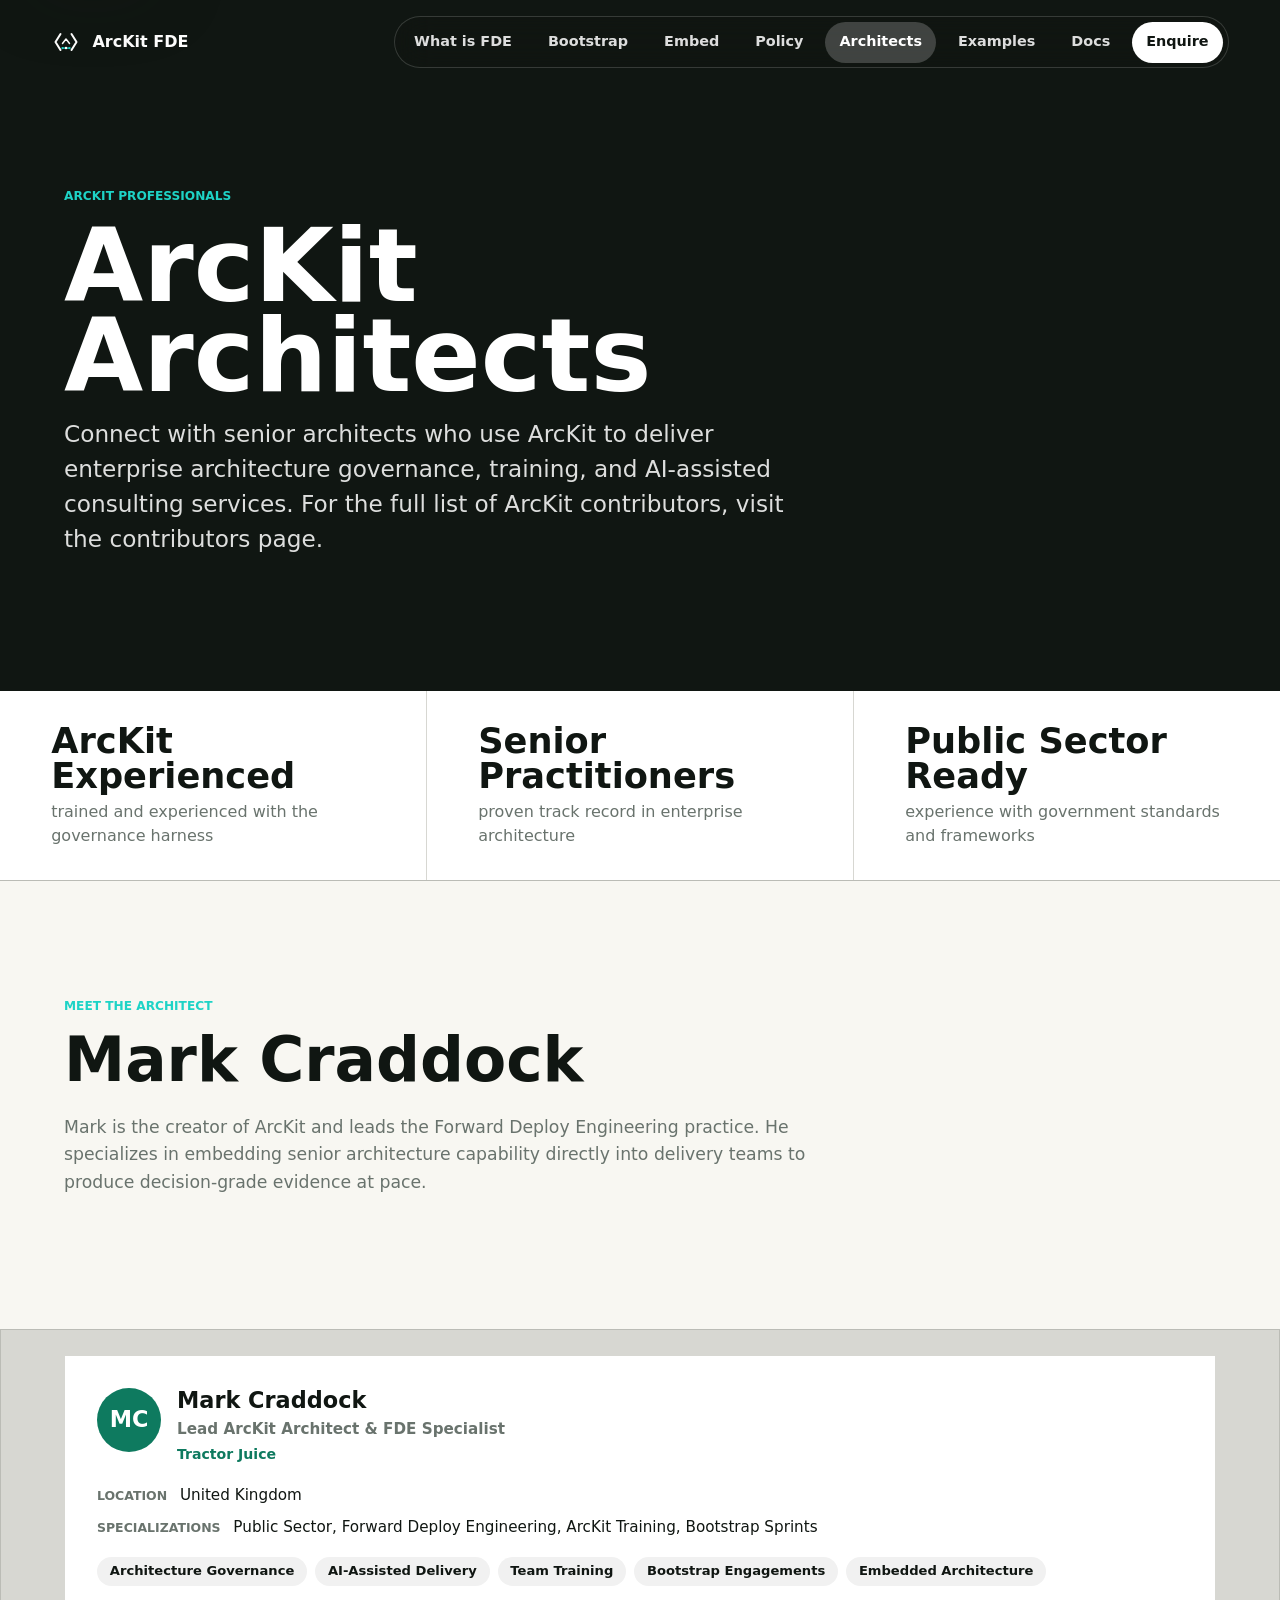
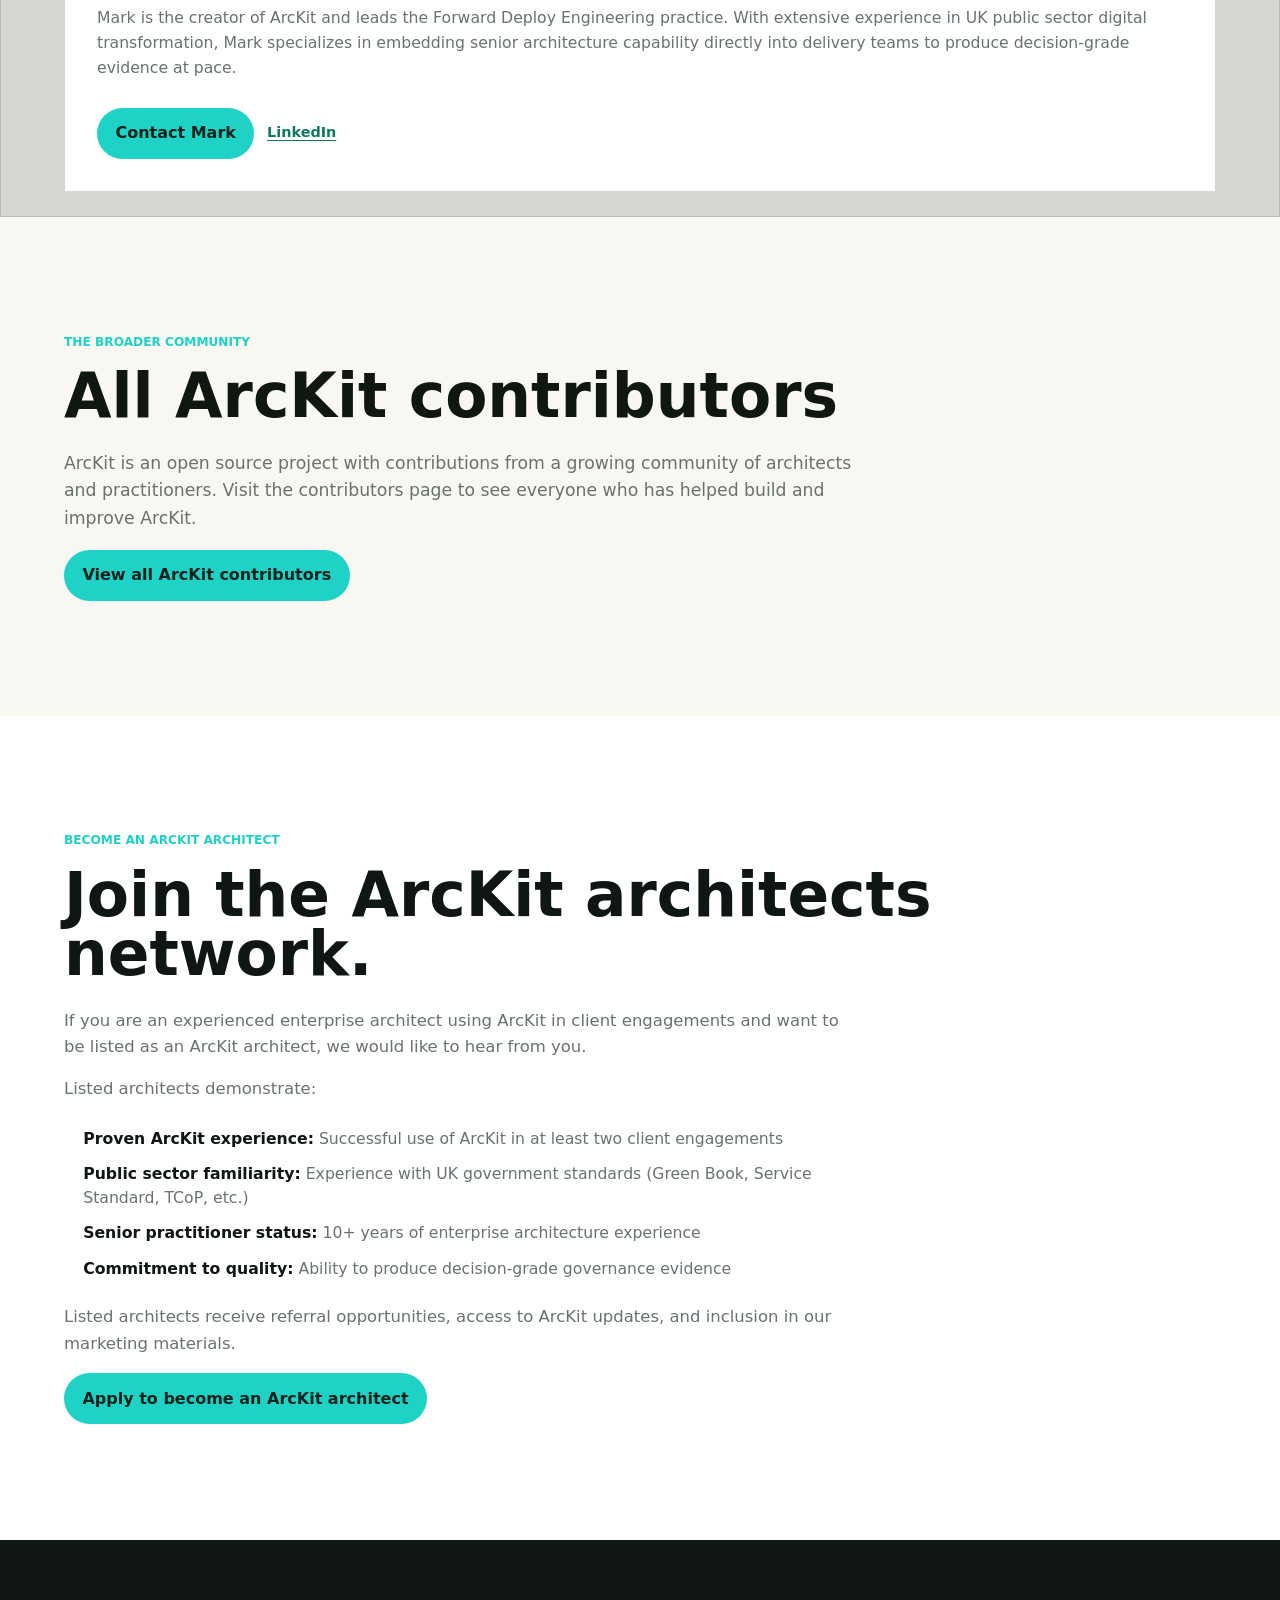
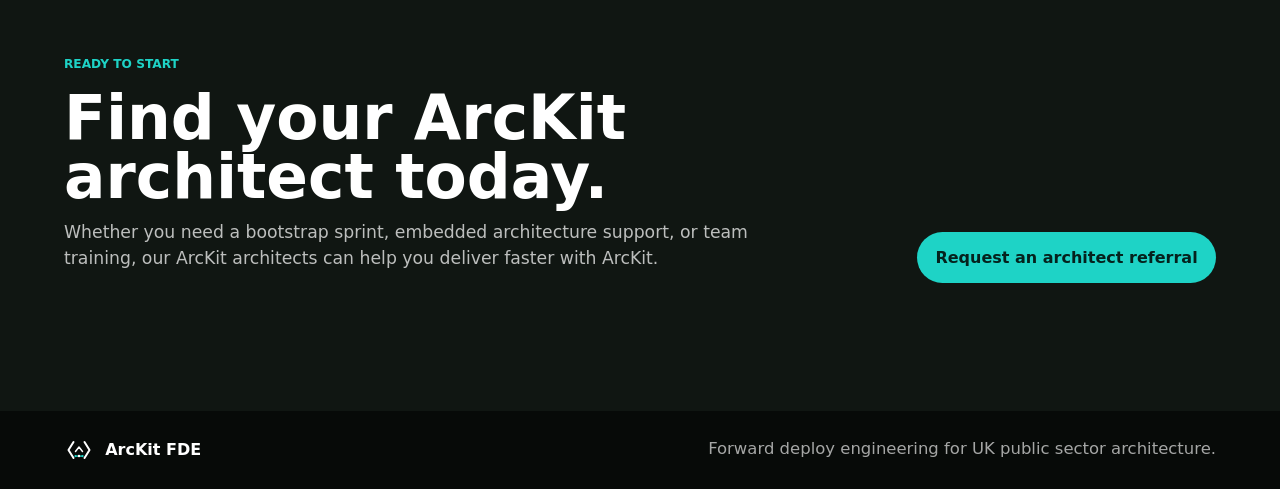
==== architects.html @ 98dd389f "refactor: remove example architects, add contributors panel - Remove Jane Smith, Robert Chen, and Sa" ====
<!doctype html>
<html lang="en">
  <head>
    <meta charset="utf-8">
    <meta name="viewport" content="width=device-width, initial-scale=1">
    <title>ArcKit Architects | Find ArcKit Consultants</title>
    <meta
      name="description"
      content="Find ArcKit architects and consultants who provide training, architecture governance, and AI-assisted delivery services using ArcKit."
    >
    <meta name="theme-color" content="#101612">
    <link rel="canonical" href="https://tractorjuice.github.io/arckit-fde/architects.html">
    <meta property="og:title" content="ArcKit Architects | ArcKit Consultants">
    <meta
      property="og:description"
      content="Find and connect with ArcKit architects providing training, consulting, and architecture governance services."
    >
    <meta property="og:type" content="website">
    <meta property="og:url" content="https://tractorjuice.github.io/arckit-fde/architects.html">
    <meta property="og:image" content="https://tractorjuice.github.io/arckit-fde/assets/hero-governance-pack.png">
    <meta name="twitter:card" content="summary_large_image">
    <link rel="icon" href="assets/arckit-mark.svg" type="image/svg+xml">
    <link rel="stylesheet" href="styles.css">
    <script type="application/ld+json">
      {
        "@context": "https://schema.org",
        "@type": "Person",
        "name": "Mark Craddock",
        "description": "Lead ArcKit architect and FDE specialist for UK public sector",
        "url": "https://tractorjuice.github.io/arckit-fde/",
        "sameAs": ["https://www.linkedin.com/in/markcraddock/"]
      }
    </script>
  </head>
  <body class="subpage">
    <a class="skip-link" href="#main">Skip to content</a>

    <header class="site-header" aria-label="Primary navigation">
      <a class="brand" href="index.html" aria-label="ArcKit FDE home">
        <img src="assets/arckit-mark.svg" width="44" height="20" alt="">
        <span>ArcKit FDE</span>
      </a>
      <button class="nav-toggle" type="button" aria-expanded="false" aria-controls="primary-nav" aria-label="Open menu" onclick="var n=document.getElementById('primary-nav');var o=n.classList.toggle('nav--open');this.setAttribute('aria-expanded',o);this.setAttribute('aria-label',o?'Close menu':'Open menu')">
        <span class="nav-toggle__bar" aria-hidden="true"></span>
        <span class="nav-toggle__bar" aria-hidden="true"></span>
        <span class="nav-toggle__bar" aria-hidden="true"></span>
      </button>
      <nav id="primary-nav" onclick="if(event.target.tagName==='A'){this.classList.remove('nav--open');var b=document.querySelector('.nav-toggle');if(b){b.setAttribute('aria-expanded','false');b.setAttribute('aria-label','Open menu')}}">
        <a href="index.html#what">What is FDE</a>
        <a href="index.html#offer">Bootstrap</a>
        <a href="index.html#embed">Embed</a>
        <a href="index.html#policy">Policy</a>
        <a href="#top" class="active">Architects</a>
        <a href="index.html#examples">Examples</a>
        <a href="index.html#docs">Docs</a>
        <a class="nav-cta" href="mailto:mark@firstliot.uk?subject=ArcKit%20FDE%20enquiry">Enquire</a>
      </nav>
    </header>

    <main id="main">
      <section class="architects-hero" id="top" aria-labelledby="hero-title">
        <div class="architects-hero-content">
          <p class="eyebrow">ArcKit Professionals</p>
          <h1 id="hero-title">ArcKit Architects</h1>
          <p class="hero-copy">
            Connect with senior architects who use ArcKit to deliver enterprise architecture governance, training, and AI-assisted consulting services. For the full list of ArcKit contributors, visit the contributors page.
          </p>
        </div>
      </section>

      <section class="signal-band" aria-label="Architect capabilities">
        <div>
          <strong>ArcKit Experienced</strong>
          <span>trained and experienced with the governance harness</span>
        </div>
        <div>
          <strong>Senior Practitioners</strong>
          <span>proven track record in enterprise architecture</span>
        </div>
        <div>
          <strong>Public Sector Ready</strong>
          <span>experience with government standards and frameworks</span>
        </div>
      </section>

      <section class="architects-section" aria-labelledby="architects-title">
        <div>
          <div class="section-kicker">Meet the architect</div>
          <h2 id="architects-title">Mark Craddock</h2>
        </div>
        <p class="architects-intro">
          Mark is the creator of ArcKit and leads the Forward Deploy Engineering practice. He specializes in embedding senior architecture capability directly into delivery teams to produce decision-grade evidence at pace.
        </p>
      </section>

      <section class="architects-grid">
        <article class="architect-card">
          <div class="architect-header">
            <div class="architect-avatar" aria-hidden="true">MC</div>
            <div class="architect-identity">
              <h3>Mark Craddock</h3>
              <p class="architect-title">Lead ArcKit Architect &amp; FDE Specialist</p>
              <p class="architect-company">Tractor Juice</p>
            </div>
          </div>
          <div class="architect-details">
            <p class="architect-location">
              <span class="architect-label">Location</span>
              United Kingdom
            </p>
            <p class="architect-specializations">
              <span class="architect-label">Specializations</span>
              Public Sector, Forward Deploy Engineering, ArcKit Training, Bootstrap Sprints
            </p>
            <ul class="architect-services">
              <li>Architecture Governance</li>
              <li>AI-Assisted Delivery</li>
              <li>Team Training</li>
              <li>Bootstrap Engagements</li>
              <li>Embedded Architecture</li>
            </ul>
          </div>
          <div class="architect-bio">
            <p>
              Mark is the creator of ArcKit and leads the Forward Deploy Engineering practice. With extensive experience in UK public sector digital transformation, Mark specializes in embedding senior architecture capability directly into delivery teams to produce decision-grade evidence at pace.
            </p>
          </div>
          <div class="architect-actions">
            <a class="button primary" href="mailto:mark@firstliot.uk?subject=ArcKit%20Architecture%20Enquiry">Contact Mark</a>
            <a href="https://www.linkedin.com/in/markcraddock/" rel="noopener" class="architect-link">LinkedIn</a>
          </div>
        </article>
      </section>

      <section class="contributors-section" aria-labelledby="contributors-title">
        <div>
          <div class="section-kicker">The broader community</div>
          <h2 id="contributors-title">All ArcKit contributors</h2>
        </div>
        <p class="contributors-intro">
          ArcKit is an open source project with contributions from a growing community of architects and practitioners. Visit the contributors page to see everyone who has helped build and improve ArcKit.
        </p>
        <a class="button primary" href="https://arckit.org/contributors.html" rel="noopener">View all ArcKit contributors</a>
      </section>

      <section class="architects-section join-section" aria-labelledby="join-title">
        <div>
          <div class="section-kicker">Become an ArcKit Architect</div>
          <h2 id="join-title">Join the ArcKit architects network.</h2>
        </div>
        <div class="join-content">
          <p>
            If you are an experienced enterprise architect using ArcKit in client engagements and want to be listed as an ArcKit architect, we would like to hear from you.
          </p>
          <p>
            Listed architects demonstrate:
          </p>
          <ul class="join-requirements">
            <li><strong>Proven ArcKit experience:</strong> Successful use of ArcKit in at least two client engagements</li>
            <li><strong>Public sector familiarity:</strong> Experience with UK government standards (Green Book, Service Standard, TCoP, etc.)</li>
            <li><strong>Senior practitioner status:</strong> 10+ years of enterprise architecture experience</li>
            <li><strong>Commitment to quality:</strong> Ability to produce decision-grade governance evidence</li>
          </ul>
          <p>
            Listed architects receive referral opportunities, access to ArcKit updates, and inclusion in our marketing materials.
          </p>
          <a class="button primary" href="mailto:mark@firstliot.uk?subject=ArcKit%20Architect%20Enquiry">Apply to become an ArcKit architect</a>
        </div>
      </section>

      <section class="cta-section" aria-labelledby="cta-title">
        <div>
          <p class="eyebrow">Ready to start</p>
          <h2 id="cta-title">Find your ArcKit architect today.</h2>
        </div>
        <p class="cta-copy">
          Whether you need a bootstrap sprint, embedded architecture support, or team training, our ArcKit architects can help you deliver faster with ArcKit.
        </p>
        <a class="button primary" href="mailto:mark@firstliot.uk?subject=ArcKit%20Architect%20Referral">Request an architect referral</a>
      </section>
    </main>

    <footer>
      <div class="footer-brand">
        <img src="assets/arckit-mark.svg" width="30" height="30" alt="">
        <span>ArcKit FDE</span>
      </div>
      <p>Forward deploy engineering for UK public sector architecture.</p>
    </footer>
  </body>
</html>
---- styles.css ----
:root {
  --ink: #101612;
  --ink-soft: #26332d;
  --paper: #f8f7f2;
  --white: #ffffff;
  --muted: #69736d;
  --line: rgba(16, 22, 18, 0.14);
  --green: #0e7a5f;
  --green-bright: #1ed3c6;
  --red: #c7493a;
  --amber: #d7922a;
  --violet: #6b5bd6;
  --shadow: 0 24px 70px rgba(16, 22, 18, 0.16);
  color-scheme: light;
}

* {
  box-sizing: border-box;
}

html {
  scroll-behavior: smooth;
}

body {
  margin: 0;
  background: var(--paper);
  color: var(--ink);
  font-family: Inter, ui-sans-serif, system-ui, -apple-system, BlinkMacSystemFont, "Segoe UI", sans-serif;
  line-height: 1.5;
}

body::selection {
  background: rgba(30, 211, 198, 0.32);
}

a {
  color: inherit;
  text-decoration: none;
}

img {
  display: block;
  max-width: 100%;
}

.skip-link {
  position: fixed;
  top: 1rem;
  left: 1rem;
  z-index: 20;
  transform: translateY(-180%);
  border-radius: 999px;
  background: var(--white);
  color: var(--ink);
  padding: 0.75rem 1rem;
  box-shadow: var(--shadow);
  transition: transform 0.2s ease;
}

.skip-link:focus {
  transform: translateY(0);
}

.site-header {
  position: fixed;
  top: 0;
  left: 0;
  right: 0;
  z-index: 10;
  display: flex;
  align-items: center;
  justify-content: space-between;
  gap: 1rem;
  padding: 1rem clamp(1rem, 4vw, 3.5rem);
  color: var(--white);
}

.site-header::before {
  content: "";
  position: absolute;
  inset: 0;
  z-index: -1;
  background: linear-gradient(180deg, rgba(16, 22, 18, 0.74), rgba(16, 22, 18, 0));
  pointer-events: none;
}

.subpage .site-header {
  position: sticky;
  background: var(--ink);
}

.subpage .site-header::before {
  display: none;
}

.brand,
.footer-brand {
  display: inline-flex;
  align-items: center;
  gap: 0.7rem;
  font-weight: 760;
}

.brand img,
.footer-brand img {
  width: 30px;
  height: auto;
}

nav {
  display: flex;
  align-items: center;
  gap: 0.45rem;
  border: 1px solid rgba(255, 255, 255, 0.16);
  border-radius: 999px;
  background: rgba(16, 22, 18, 0.44);
  padding: 0.3rem;
  backdrop-filter: blur(18px);
}

nav a {
  border-radius: 999px;
  padding: 0.6rem 0.9rem;
  color: rgba(255, 255, 255, 0.86);
  font-size: 0.9rem;
  font-weight: 680;
}

nav a:hover,
nav a:focus-visible {
  background: rgba(255, 255, 255, 0.13);
  color: var(--white);
}

.nav-cta {
  background: var(--white);
  color: var(--ink);
}

.nav-toggle {
  display: none;
  width: 2.75rem;
  height: 2.75rem;
  flex-direction: column;
  align-items: center;
  justify-content: center;
  gap: 0.32rem;
  border: 1px solid rgba(255, 255, 255, 0.22);
  border-radius: 999px;
  background: rgba(16, 22, 18, 0.5);
  padding: 0;
  color: var(--white);
  cursor: pointer;
  backdrop-filter: blur(18px);
}

.nav-toggle:focus-visible {
  outline: 2px solid var(--green-bright);
  outline-offset: 2px;
}

.nav-toggle__bar {
  width: 1.1rem;
  height: 2px;
  border-radius: 2px;
  background: currentColor;
  transition: transform 0.2s ease, opacity 0.2s ease;
}

.nav-toggle[aria-expanded="true"] .nav-toggle__bar:nth-child(1) {
  transform: translateY(0.41rem) rotate(45deg);
}

.nav-toggle[aria-expanded="true"] .nav-toggle__bar:nth-child(2) {
  opacity: 0;
}

.nav-toggle[aria-expanded="true"] .nav-toggle__bar:nth-child(3) {
  transform: translateY(-0.41rem) rotate(-45deg);
}

.subpage .nav-toggle {
  background: rgba(255, 255, 255, 0.08);
}

.hero {
  position: relative;
  display: grid;
  min-height: 88svh;
  overflow: hidden;
  padding: 8rem clamp(1rem, 5vw, 4rem) 4rem;
  color: var(--white);
}

.hero-media,
.hero-shade {
  position: absolute;
  inset: 0;
  width: 100%;
  height: 100%;
}

.hero-media {
  object-fit: cover;
  object-position: center;
}

.hero-shade {
  background:
    linear-gradient(90deg, rgba(16, 22, 18, 0.92) 0%, rgba(16, 22, 18, 0.72) 38%, rgba(16, 22, 18, 0.26) 73%),
    linear-gradient(180deg, rgba(16, 22, 18, 0.14) 0%, rgba(16, 22, 18, 0.72) 100%);
}

.hero-content {
  position: relative;
  z-index: 1;
  align-self: end;
  width: min(760px, 100%);
}

.eyebrow,
.section-kicker {
  margin: 0 0 1rem;
  color: var(--green-bright);
  font-size: 0.76rem;
  font-weight: 800;
  letter-spacing: 0;
  text-transform: uppercase;
}

h1,
h2,
h3,
p {
  margin-top: 0;
}

h1 {
  margin-bottom: 1rem;
  font-size: clamp(4.1rem, 8vw, 8.5rem);
  line-height: 0.88;
  letter-spacing: 0;
}

h2 {
  margin-bottom: 0;
  font-size: clamp(2.25rem, 4.8vw, 5rem);
  line-height: 0.96;
  letter-spacing: 0;
}

h3 {
  margin-bottom: 0.7rem;
  font-size: 1.2rem;
  line-height: 1.15;
}

.hero-copy {
  max-width: 660px;
  margin-bottom: 2rem;
  color: rgba(255, 255, 255, 0.86);
  font-size: clamp(1.15rem, 2vw, 1.45rem);
}

.hero-actions,
.cta-section {
  display: flex;
  flex-wrap: wrap;
  gap: 0.8rem;
  align-items: center;
}

.button {
  display: inline-flex;
  align-items: center;
  justify-content: center;
  min-height: 3rem;
  border-radius: 999px;
  padding: 0.85rem 1.15rem;
  font-weight: 800;
  transition: transform 0.2s ease, background 0.2s ease, border-color 0.2s ease;
}

.button:hover,
.button:focus-visible {
  transform: translateY(-2px);
}

.button.primary {
  background: var(--green-bright);
  color: #05221d;
}

.button.secondary {
  border: 1px solid rgba(255, 255, 255, 0.28);
  background: rgba(255, 255, 255, 0.08);
  color: var(--white);
}

.button.yellow {
  background: var(--amber);
  color: var(--ink);
}

.button.dark {
  background: var(--ink);
  color: var(--white);
}

.hero-panel {
  position: absolute;
  right: clamp(1rem, 4vw, 3.5rem);
  bottom: 3.5rem;
  z-index: 1;
  width: min(300px, calc(100% - 2rem));
  border: 1px solid rgba(255, 255, 255, 0.2);
  border-radius: 8px;
  background: rgba(16, 22, 18, 0.56);
  padding: 1.1rem;
  box-shadow: 0 22px 70px rgba(0, 0, 0, 0.28);
  backdrop-filter: blur(20px);
}

.price {
  display: block;
  font-size: 4rem;
  font-weight: 840;
  line-height: 0.92;
  letter-spacing: 0;
}

.price-note {
  display: block;
  margin: 0.2rem 0 1rem;
  color: rgba(255, 255, 255, 0.72);
}

.price-alt {
  margin-top: 1rem;
  padding-top: 1rem;
  border-top: 1px solid rgba(255, 255, 255, 0.18);
  font-size: 3rem;
  color: var(--green-bright);
}

.panel-line {
  display: block;
  border-top: 1px solid rgba(255, 255, 255, 0.18);
  padding: 0.64rem 0;
  color: rgba(255, 255, 255, 0.86);
  font-weight: 720;
}

.signal-band {
  display: grid;
  grid-template-columns: repeat(3, 1fr);
  gap: 1px;
  background: var(--line);
  border-bottom: 1px solid var(--line);
}

.signal-band div {
  background: var(--white);
  padding: clamp(1.15rem, 3vw, 2rem) clamp(1rem, 4vw, 3.5rem);
}

.signal-band strong,
.signal-band span {
  display: block;
}

.signal-band strong {
  font-size: clamp(1.45rem, 3vw, 2.2rem);
  line-height: 1;
}

.signal-band span {
  margin-top: 0.45rem;
  color: var(--muted);
}

.section,
.delivery,
.outcomes,
.cta-section,
footer {
  padding: clamp(4.5rem, 9vw, 8rem) clamp(1rem, 5vw, 4rem);
}

.split,
.delivery-header {
  display: grid;
  grid-template-columns: minmax(0, 0.95fr) minmax(300px, 0.75fr);
  gap: clamp(2rem, 6vw, 5rem);
  align-items: start;
}

.intro-copy,
.lead,
.delivery-header p,
.outcome-columns p,
footer p {
  color: var(--muted);
  font-size: 1.03rem;
}

.intro-copy p:last-child {
  margin-bottom: 0;
}

.document-grid {
  display: grid;
  grid-template-columns: repeat(4, 1fr);
  gap: 1px;
  background: var(--line);
  border-block: 1px solid var(--line);
}

.doc-card {
  position: relative;
  min-height: 21rem;
  overflow: hidden;
  background: var(--white);
  padding: clamp(1.2rem, 3vw, 2rem);
}

.doc-card::before {
  content: "";
  position: absolute;
  inset: auto 1.2rem 1.2rem auto;
  width: 5rem;
  aspect-ratio: 1;
  border-radius: 50%;
  opacity: 0.14;
}

.accent-green::before {
  background: var(--green);
}

.accent-red::before {
  background: var(--red);
}

.accent-amber::before {
  background: var(--amber);
}

.accent-ink::before {
  background: var(--violet);
}

.doc-index {
  display: inline-block;
  margin-bottom: 7rem;
  color: var(--muted);
  font-size: 0.85rem;
  font-weight: 800;
}

.doc-card p,
.benefit-list p,
.timeline p {
  color: var(--muted);
}

.public-sector {
  background: #101612;
  color: var(--white);
}

.public-sector .lead,
.public-sector .benefit-list p {
  color: rgba(255, 255, 255, 0.68);
}

.benefit-list {
  display: grid;
  gap: 1rem;
}

.benefit-list div {
  border-top: 1px solid rgba(255, 255, 255, 0.18);
  padding-top: 1rem;
}

.value-section,
.policy-section,
.samples-section,
.pricing {
  padding: clamp(4.5rem, 9vw, 8rem) clamp(1rem, 5vw, 4rem);
}

.value-section {
  display: grid;
  grid-template-columns: minmax(0, 0.85fr) minmax(320px, 1fr);
  gap: clamp(2rem, 6vw, 5rem);
  background: var(--ink);
  color: var(--white);
}

.value-grid {
  display: grid;
  grid-template-columns: repeat(2, 1fr);
  gap: 1px;
  background: rgba(255, 255, 255, 0.16);
  border: 1px solid rgba(255, 255, 255, 0.16);
}

.value-grid article {
  min-height: 13rem;
  background: rgba(255, 255, 255, 0.055);
  padding: 1rem;
}

.value-grid span {
  display: block;
  margin-bottom: 2.8rem;
  color: var(--green-bright);
  font-size: 0.82rem;
  font-weight: 840;
}

.value-grid p {
  color: rgba(255, 255, 255, 0.66);
}

.policy-section {
  background: var(--white);
}

.policy-header,
.samples-section {
  display: grid;
  grid-template-columns: minmax(0, 0.92fr) minmax(320px, 1fr);
  gap: clamp(2rem, 6vw, 5rem);
  align-items: start;
}

.policy-header {
  margin-bottom: clamp(2rem, 5vw, 4rem);
}

.policy-header p {
  color: var(--muted);
  font-size: 1.08rem;
}

.policy-grid {
  display: grid;
  grid-template-columns: repeat(5, 1fr);
  gap: 1px;
  background: var(--line);
  border: 1px solid var(--line);
}

.policy-grid a {
  min-height: 17rem;
  background: var(--paper);
  padding: 1.15rem;
  transition: background 0.2s ease, transform 0.2s ease;
}

.policy-grid a:hover,
.policy-grid a:focus-visible {
  background: #eef7f3;
  transform: translateY(-2px);
}

.policy-grid span,
.sample-preview span {
  display: block;
  margin-bottom: 2.5rem;
  color: var(--green);
  font-size: 0.78rem;
  font-weight: 800;
  text-transform: uppercase;
}

.policy-grid p,
.sample-preview p {
  color: var(--muted);
}

.samples-section {
  background: #eef2ed;
}

.sample-preview {
  display: grid;
  grid-template-columns: repeat(2, 1fr);
  gap: 1px;
  background: var(--line);
  border: 1px solid var(--line);
}

.sample-preview article {
  background: var(--white);
  padding: 1rem;
}

.sample-preview article a {
  color: var(--green);
  font-weight: 720;
  text-decoration: underline;
  text-underline-offset: 3px;
}

.sample-preview article a:hover,
.sample-preview article a:focus-visible {
  color: var(--ink);
}

.sample-preview article p:last-child {
  margin-bottom: 0;
}

.samples-section .button {
  align-self: start;
  grid-column: 2;
  justify-self: start;
}

.pricing {
  background: var(--ink);
  color: var(--white);
}

.pricing-header {
  display: grid;
  grid-template-columns: minmax(0, 0.92fr) minmax(320px, 1fr);
  gap: clamp(2rem, 6vw, 5rem);
  align-items: start;
  margin-bottom: clamp(2rem, 5vw, 4rem);
}

.pricing-header p {
  margin-bottom: 0;
  color: rgba(255, 255, 255, 0.68);
  font-size: 1.08rem;
}

.pricing-grid {
  display: grid;
  grid-template-columns: repeat(2, 1fr);
  gap: 1px;
  background: rgba(255, 255, 255, 0.16);
  border: 1px solid rgba(255, 255, 255, 0.16);
}

.pricing-card {
  display: flex;
  flex-direction: column;
  align-items: flex-start;
  background: rgba(255, 255, 255, 0.055);
  padding: clamp(1.4rem, 3vw, 2.2rem);
}

.pricing-tag {
  margin-bottom: 1.6rem;
  border-radius: 999px;
  background: var(--green-bright);
  color: #05221d;
  padding: 0.32rem 0.72rem;
  font-size: 0.78rem;
  font-weight: 840;
  text-transform: uppercase;
}

.pricing-card p {
  margin-bottom: 0;
  color: rgba(255, 255, 255, 0.68);
}

.delivery {
  background: var(--white);
}

.delivery-header {
  margin-bottom: clamp(2rem, 5vw, 4rem);
}

.timeline {
  display: grid;
  grid-template-columns: repeat(5, 1fr);
  gap: 1px;
  margin: 0;
  padding: 0;
  list-style: none;
  background: var(--line);
  border: 1px solid var(--line);
}

.timeline li {
  background: var(--paper);
  padding: clamp(1rem, 2.5vw, 1.4rem);
}

.timeline span {
  display: inline-block;
  margin-bottom: 1.8rem;
  margin-right: 0.35rem;
  border-radius: 999px;
  background: var(--ink);
  color: var(--white);
  padding: 0.3rem 0.55rem;
  font-size: 0.78rem;
  font-weight: 800;
}

.timeline span.timeline-alt {
  background: transparent;
  color: var(--ink);
  border: 1px solid var(--ink);
}

.timeline-legend {
  display: flex;
  flex-wrap: wrap;
  align-items: center;
  gap: 0.6rem;
  margin: 1.4rem 0 1rem;
  font-size: 0.92rem;
}

.timeline-key {
  border-radius: 999px;
  padding: 0.3rem 0.6rem;
  font-size: 0.78rem;
  font-weight: 800;
}

.timeline-key.intensive {
  background: var(--ink);
  color: var(--white);
}

.timeline-key.spread {
  background: transparent;
  color: var(--ink);
  border: 1px solid var(--ink);
}

.timeline strong {
  display: block;
  margin-bottom: 0.5rem;
  font-size: 1.08rem;
}

.timeline p {
  margin-bottom: 0;
  font-size: 0.95rem;
}

.outcomes {
  display: grid;
  grid-template-columns: minmax(0, 0.72fr) minmax(320px, 1fr);
  gap: clamp(2rem, 6vw, 5rem);
}

.outcome-columns {
  display: grid;
  grid-template-columns: repeat(3, 1fr);
  gap: 1rem;
}

.outcome-columns div {
  border-left: 4px solid var(--green);
  background: rgba(255, 255, 255, 0.62);
  padding: 1rem;
}

.outcome-columns div:nth-child(2) {
  border-color: var(--red);
}

.outcome-columns div:nth-child(3) {
  border-color: var(--amber);
}

.outcome-columns p {
  margin-bottom: 0;
}

.cta-section {
  justify-content: space-between;
  background: var(--ink);
  color: var(--white);
}

.cta-section h2 {
  max-width: 720px;
}

footer {
  display: flex;
  align-items: center;
  justify-content: space-between;
  gap: 1rem;
  background: #070a08;
  color: var(--white);
  padding-block: 1.5rem;
}

footer p {
  margin-bottom: 0;
  color: rgba(255, 255, 255, 0.64);
}

.sample-page {
  background: var(--paper);
}

.sample-hero {
  padding: clamp(4rem, 8vw, 7rem) clamp(1rem, 5vw, 4rem);
}

.sample-hero h1 {
  max-width: 900px;
  color: var(--ink);
  font-size: clamp(3.4rem, 7vw, 7rem);
}

.sample-hero p {
  max-width: 740px;
  color: var(--muted);
  font-size: 1.2rem;
}

.sample-output {
  display: grid;
  grid-template-columns: minmax(0, 0.35fr) minmax(320px, 1fr);
  gap: clamp(1.5rem, 5vw, 4rem);
  border-top: 1px solid var(--line);
  padding: clamp(3rem, 7vw, 5rem) clamp(1rem, 5vw, 4rem);
}

.sample-output .doc-index {
  margin-bottom: 1rem;
}

.sample-output h2 {
  font-size: clamp(2rem, 4vw, 3.2rem);
}

.sample-block {
  border-radius: 8px;
  background: var(--white);
  padding: clamp(1rem, 3vw, 2rem);
  box-shadow: 0 18px 55px rgba(16, 22, 18, 0.08);
}

.sample-block p {
  color: var(--muted);
}

.sample-block dl {
  display: grid;
  gap: 1px;
  margin: 1.5rem 0 0;
  background: var(--line);
}

.sample-block dl div {
  display: grid;
  grid-template-columns: 10rem 1fr;
  gap: 1rem;
  background: var(--paper);
  padding: 0.85rem;
}

.sample-block dt,
.sample-block th {
  color: var(--ink);
  font-weight: 820;
  text-align: left;
}

.sample-block dd {
  margin: 0;
  color: var(--muted);
}

.sample-block table {
  width: 100%;
  border-collapse: collapse;
  font-size: 0.98rem;
}

.sample-block th,
.sample-block td {
  border-bottom: 1px solid var(--line);
  padding: 0.85rem;
  vertical-align: top;
}

.sample-block td {
  color: var(--muted);
}

.sample-block tr:last-child th,
.sample-block tr:last-child td {
  border-bottom: 0;
}

@media (max-width: 1080px) {
  .hero {
    min-height: 92svh;
  }

  .hero-panel {
    position: relative;
    right: auto;
    bottom: auto;
    align-self: end;
    margin-top: 2rem;
  }

  .document-grid,
  .timeline,
  .outcome-columns,
  .policy-grid,
  .sample-preview {
    grid-template-columns: repeat(2, 1fr);
  }

  .outcomes,
  .value-section,
  .policy-header,
  .pricing-header,
  .samples-section,
  .sample-output {
    grid-template-columns: 1fr;
  }

  .samples-section .button {
    grid-column: 1;
  }
}

@media (max-width: 760px) {
  .site-header {
    position: absolute;
    align-items: center;
    flex-wrap: wrap;
    row-gap: 0.6rem;
  }

  .subpage .site-header {
    position: sticky;
  }

  .brand span {
    line-height: 1.1;
  }

  .nav-toggle {
    display: inline-flex;
  }

  nav {
    flex-basis: 100%;
    flex-direction: column;
    align-items: stretch;
    gap: 0;
    border-radius: 12px;
    padding: 0.4rem;
    display: none;
  }

  nav.nav--open {
    display: flex;
  }

  nav a {
    border-radius: 8px;
    padding: 0.85rem 1rem;
    font-size: 0.98rem;
    text-align: left;
  }

  .nav-cta {
    margin-top: 0.3rem;
    text-align: center;
  }

  .hero {
    min-height: 91svh;
    padding-top: 8.8rem;
  }

  .hero-shade {
    background:
      linear-gradient(180deg, rgba(16, 22, 18, 0.78) 0%, rgba(16, 22, 18, 0.6) 35%, rgba(16, 22, 18, 0.9) 100%),
      linear-gradient(90deg, rgba(16, 22, 18, 0.7), rgba(16, 22, 18, 0.2));
  }

  h1 {
    font-size: 4rem;
  }

  h2 {
    font-size: 2.35rem;
  }

  .split,
  .delivery-header,
  .signal-band {
    grid-template-columns: 1fr;
  }

  .document-grid,
  .timeline,
  .outcome-columns,
  .value-grid,
  .pricing-grid,
  .policy-grid,
  .sample-preview {
    grid-template-columns: 1fr;
  }

  .doc-card {
    min-height: 15rem;
  }

  .doc-index {
    margin-bottom: 3rem;
  }

  .cta-section,
  footer {
    align-items: flex-start;
    flex-direction: column;
  }

  .sample-block {
    overflow-x: visible;
  }

  .sample-block dl div {
    grid-template-columns: 1fr;
  }

  .sample-block table,
  .sample-block thead,
  .sample-block tbody,
  .sample-block tr,
  .sample-block th,
  .sample-block td {
    display: block;
    width: 100%;
  }

  .sample-block thead {
    display: none;
  }

  .sample-block tr {
    border-bottom: 1px solid var(--line);
    padding: 0.65rem 0;
  }

  .sample-block tr:last-child {
    border-bottom: 0;
  }

  .sample-block th,
  .sample-block td {
    border-bottom: 0;
    padding: 0.35rem 0;
  }

  .sample-block td[data-label]::before {
    content: attr(data-label);
    display: block;
    margin-bottom: 0.15rem;
    color: var(--ink);
    font-size: 0.76rem;
    font-weight: 820;
  }
}

/* Architects Page Styles */

.architects-hero {
  position: relative;
  background: var(--ink);
  color: var(--white);
  padding: clamp(4rem, 8vw, 8rem) clamp(1rem, 5vw, 4rem);
}

.architects-hero-content {
  max-width: 900px;
  width: min(760px, 100%);
}

.architects-hero .hero-copy {
  max-width: 740px;
  color: rgba(255, 255, 255, 0.86);
  font-size: clamp(1.15rem, 2vw, 1.45rem);
}

.architects-section {
  padding: clamp(4.5rem, 9vw, 8rem) clamp(1rem, 5vw, 4rem);
  background: var(--paper);
}

.architects-intro {
  max-width: 800px;
  margin-top: 1.5rem;
  color: var(--muted);
  font-size: 1.08rem;
  line-height: 1.6;
}

.architects-grid {
  display: grid;
  grid-template-columns: repeat(auto-fit, minmax(320px, 1fr));
  gap: 1px;
  background: var(--line);
  border: 1px solid var(--line);
  padding: clamp(1rem, 2vw, 2rem) clamp(1rem, 5vw, 4rem);
}

.architect-card {
  background: var(--white);
  padding: clamp(1.5rem, 3vw, 2rem);
  display: flex;
  flex-direction: column;
  gap: 1.2rem;
}

.architect-header {
  display: flex;
  gap: 1rem;
  align-items: flex-start;
}

.architect-avatar {
  width: 4rem;
  height: 4rem;
  border-radius: 50%;
  background: var(--green);
  color: var(--white);
  display: flex;
  align-items: center;
  justify-content: center;
  font-size: 1.4rem;
  font-weight: 820;
  flex-shrink: 0;
}

.architect-identity h3 {
  margin-bottom: 0.25rem;
  font-size: 1.4rem;
  color: var(--ink);
}

.architect-identity .architect-title {
  margin-bottom: 0.2rem;
  color: var(--muted);
  font-size: 0.95rem;
  font-weight: 680;
}

.architect-identity .architect-company {
  margin: 0;
  color: var(--green);
  font-size: 0.88rem;
  font-weight: 720;
}

.architect-details {
  display: flex;
  flex-direction: column;
  gap: 0.6rem;
}

.architect-label {
  display: inline-block;
  margin-right: 0.5rem;
  color: var(--muted);
  font-size: 0.78rem;
  font-weight: 820;
  text-transform: uppercase;
}

.architect-location,
.architect-specializations {
  margin: 0;
  font-size: 0.95rem;
  color: var(--ink);
}

.architect-services {
  display: flex;
  flex-wrap: wrap;
  gap: 0.5rem;
  margin: 0.5rem 0 0 0;
  padding: 0;
  list-style: none;
}

.architect-services li {
  border-radius: 999px;
  background: rgba(16, 22, 18, 0.06);
  color: var(--ink);
  padding: 0.3rem 0.8rem;
  font-size: 0.82rem;
  font-weight: 680;
}

.architect-bio {
  margin: 0;
}

.architect-bio p {
  margin: 0;
  color: var(--muted);
  font-size: 0.98rem;
  line-height: 1.6;
}

.architect-actions {
  display: flex;
  align-items: center;
  gap: 0.8rem;
  margin-top: 0.5rem;
}

.architect-link {
  color: var(--green);
  font-size: 0.9rem;
  font-weight: 720;
  text-decoration: underline;
  text-underline-offset: 3px;
}

.architect-link:hover,
.architect-link:focus-visible {
  color: var(--ink);
}

/* Join Section */
.join-section {
  background: var(--white);
}

.join-content {
  max-width: 800px;
  margin-top: 1.5rem;
}

.join-content p {
  color: var(--muted);
  font-size: 1.03rem;
  line-height: 1.6;
  margin-bottom: 1rem;
}

.join-content p:last-child {
  margin-bottom: 1.5rem;
}

/* Contributors Section */
.contributors-section {
  padding: clamp(4.5rem, 9vw, 8rem) clamp(1rem, 5vw, 4rem);
  background: var(--paper);
}

.contributors-intro {
  max-width: 800px;
  margin-top: 1.5rem;
  color: var(--muted);
  font-size: 1.08rem;
  line-height: 1.6;
}

.join-requirements {
  margin: 1.5rem 0;
  padding-left: 1.2rem;
  list-style: none;
}

.join-requirements li {
  margin-bottom: 0.75rem;
  color: var(--muted);
  font-size: 0.98rem;
}

.join-requirements strong {
  color: var(--ink);
}

/* CTA Section for Architects */
.cta-section {
  justify-content: space-between;
  background: var(--ink);
  color: var(--white);
}

.cta-copy {
  max-width: 720px;
  color: rgba(255, 255, 255, 0.72);
  font-size: 1.08rem;
  margin-bottom: 1.5rem;
}

/* Active nav link style */
nav a.active {
  background: rgba(255, 255, 255, 0.2);
  color: var(--white);
}

/* Responsive adjustments for architects page */
@media (max-width: 760px) {
  .architects-grid {
    grid-template-columns: 1fr;
  }

  .architect-header {
    flex-direction: column;
    align-items: flex-start;
  }

  .architect-avatar {
    width: 3.5rem;
    height: 3.5rem;
    font-size: 1.2rem;
  }

  .architect-actions {
    flex-direction: column;
    align-items: flex-start;
  }

  .architect-services {
    justify-content: flex-start;
  }

  .join-requirements {
    padding-left: 0;
  }

  .cta-copy {
    font-size: 1rem;
  }
}
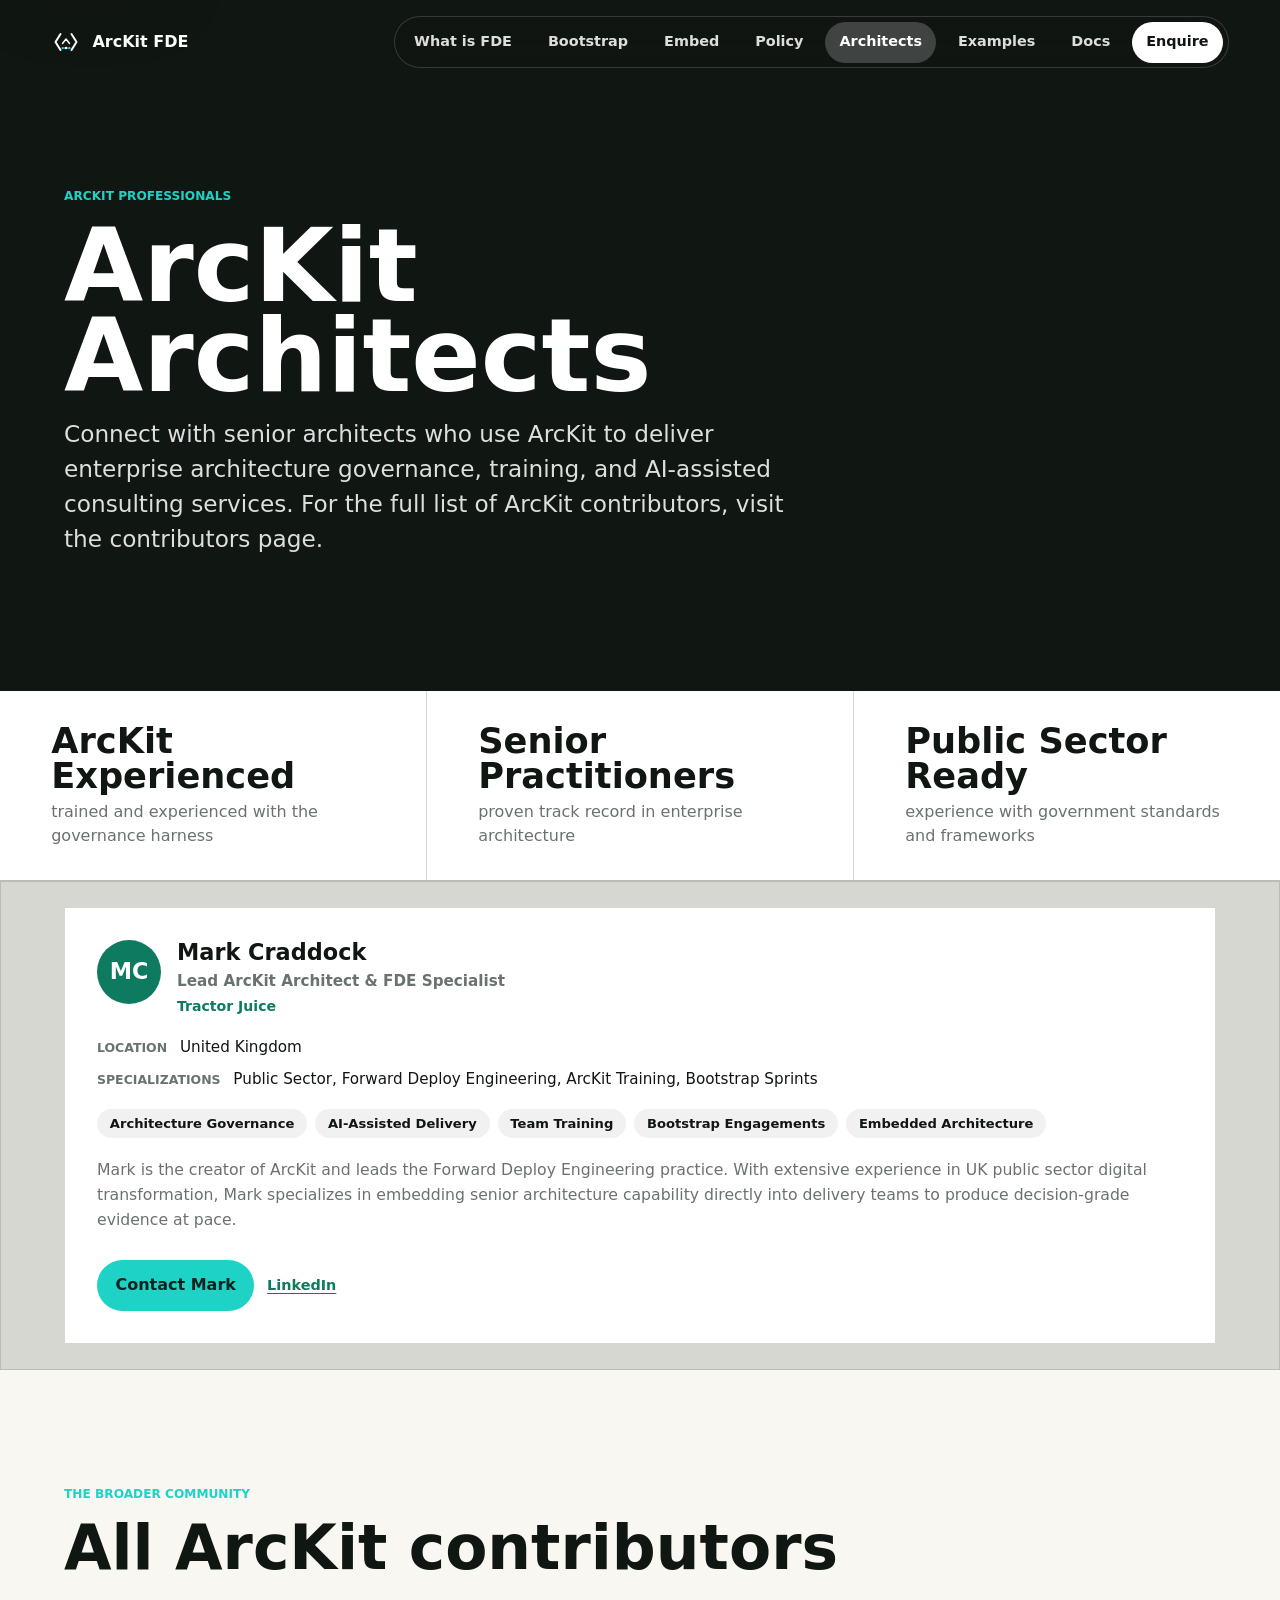
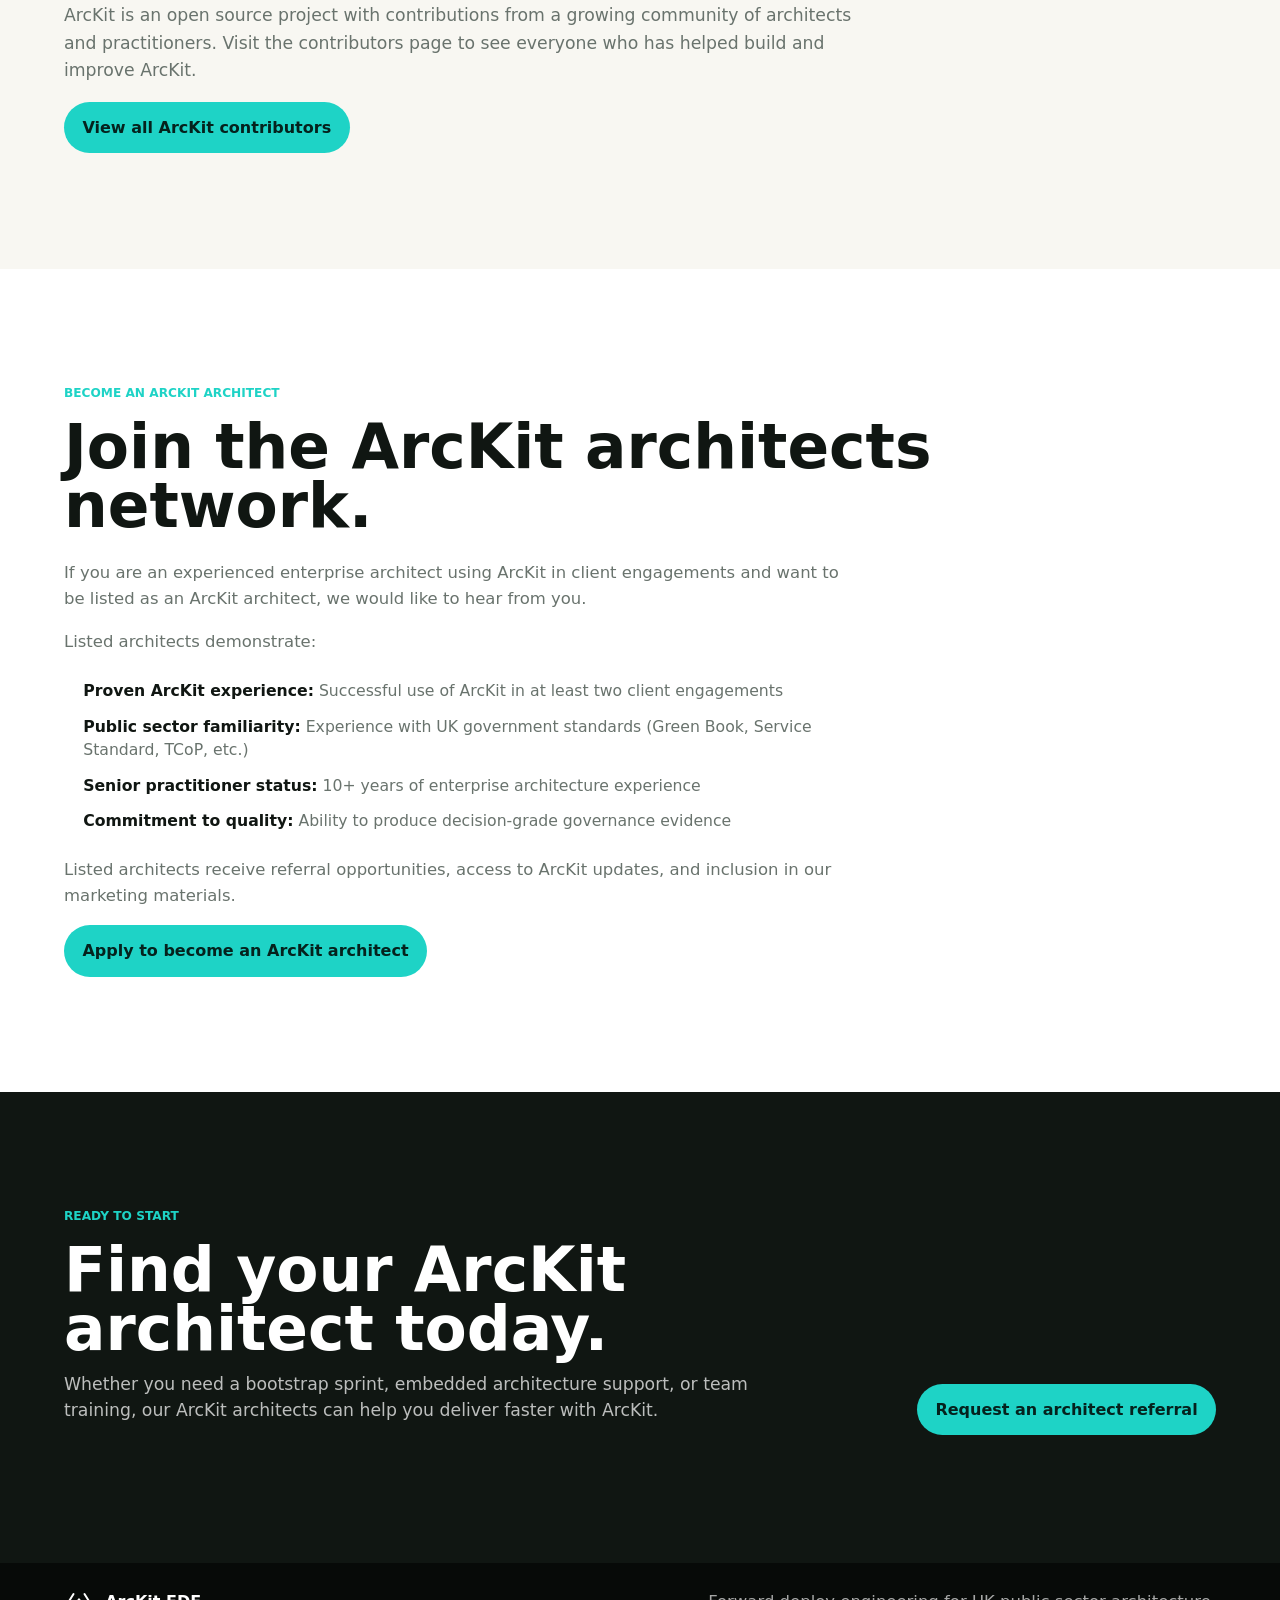
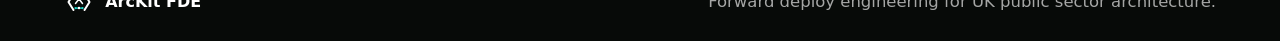
==== commit 534652cb: "style: remove Meet the architect panel - Remove the 'Meet the architect' section before the architec" ====
--- a/architects.html
+++ b/architects.html
@@ -81,16 +81,6 @@
           <strong>Public Sector Ready</strong>
           <span>experience with government standards and frameworks</span>
         </div>
-      </section>
-
-      <section class="architects-section" aria-labelledby="architects-title">
-        <div>
-          <div class="section-kicker">Meet the architect</div>
-          <h2 id="architects-title">Mark Craddock</h2>
-        </div>
-        <p class="architects-intro">
-          Mark is the creator of ArcKit and leads the Forward Deploy Engineering practice. He specializes in embedding senior architecture capability directly into delivery teams to produce decision-grade evidence at pace.
-        </p>
       </section>
 
       <section class="architects-grid">
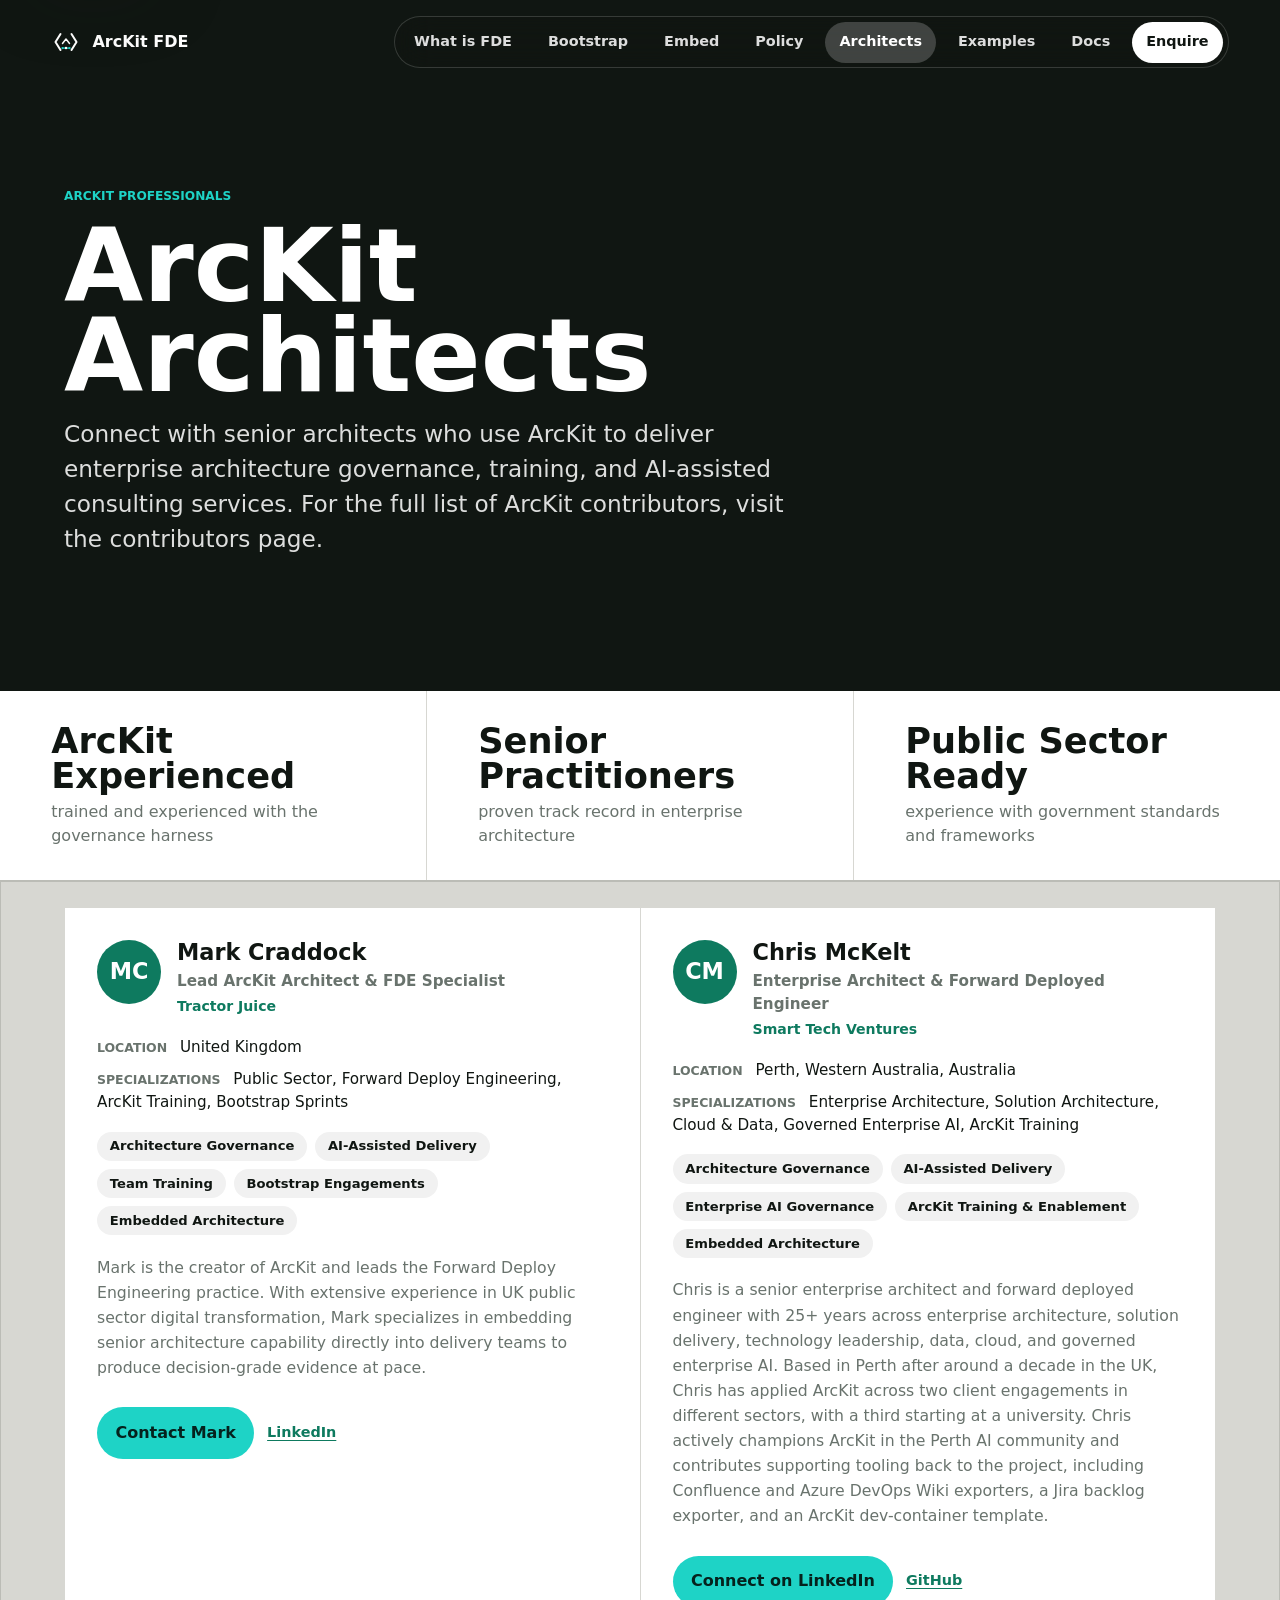
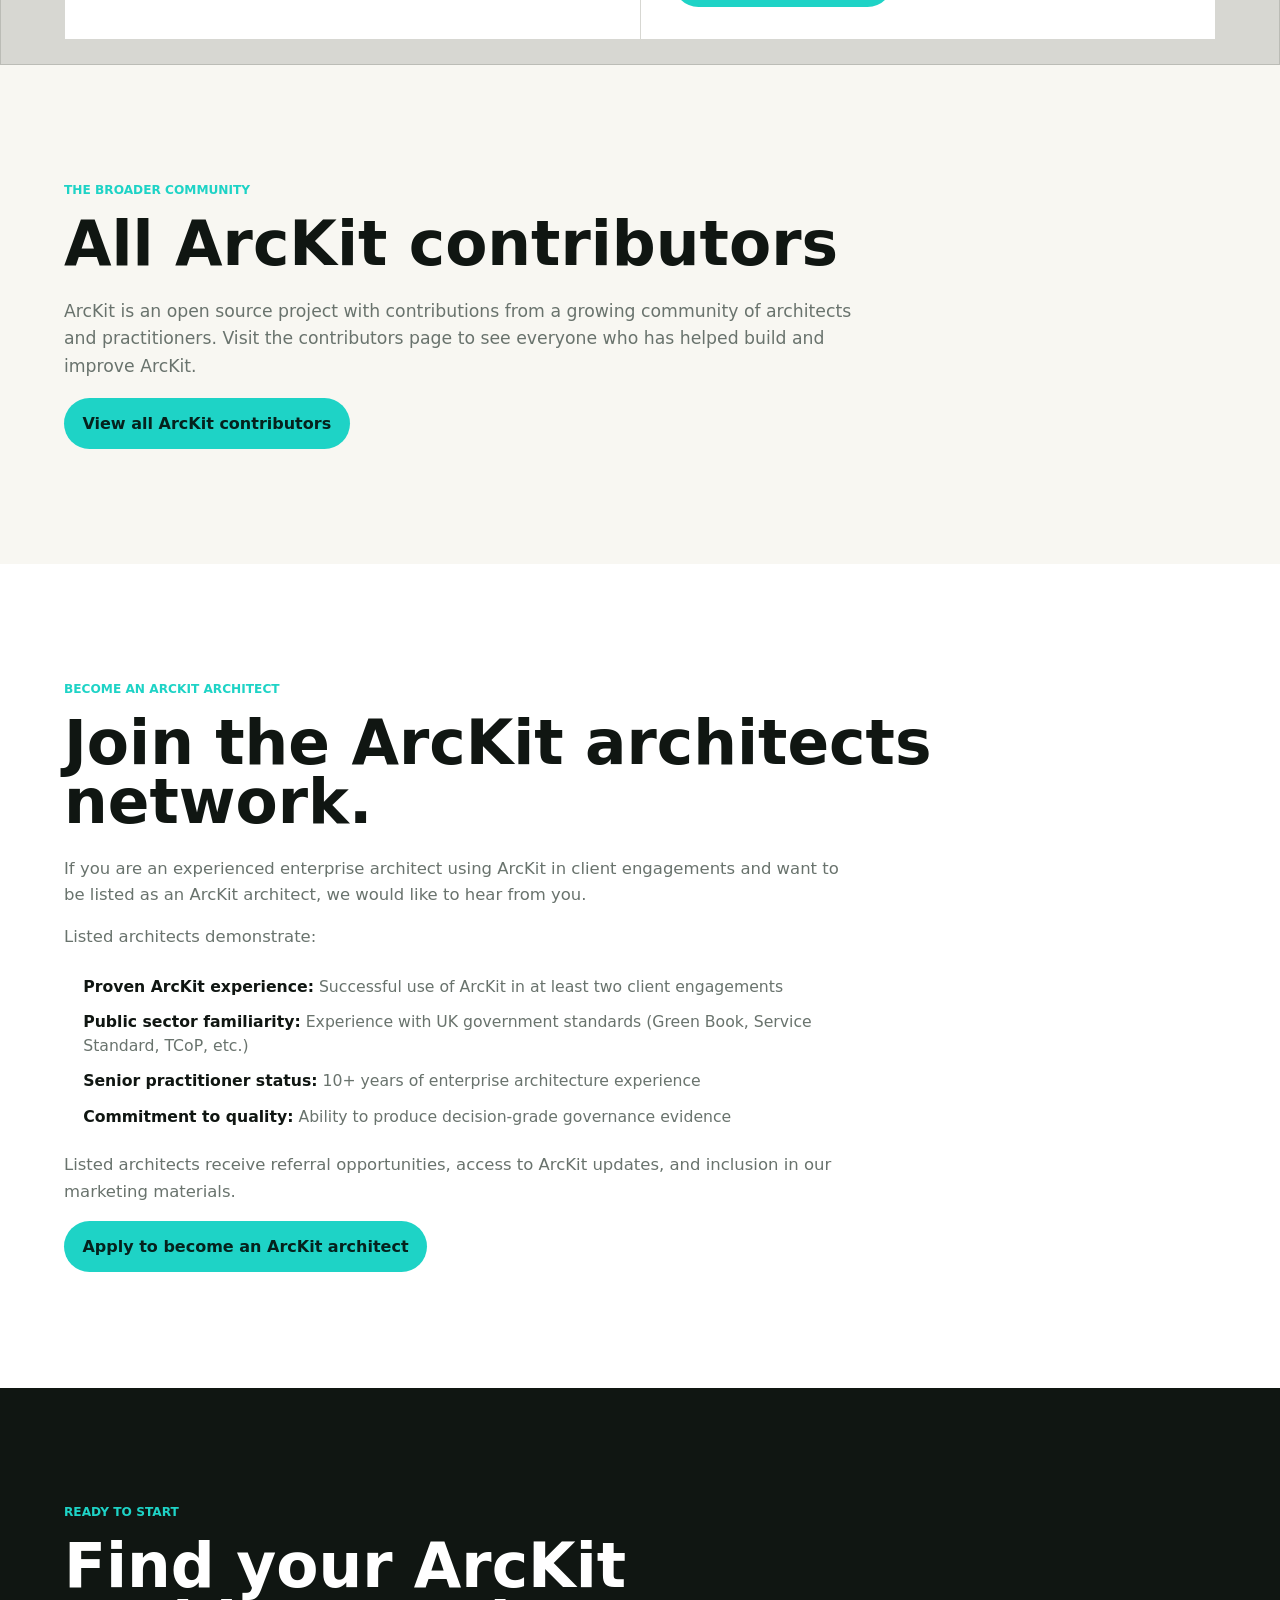
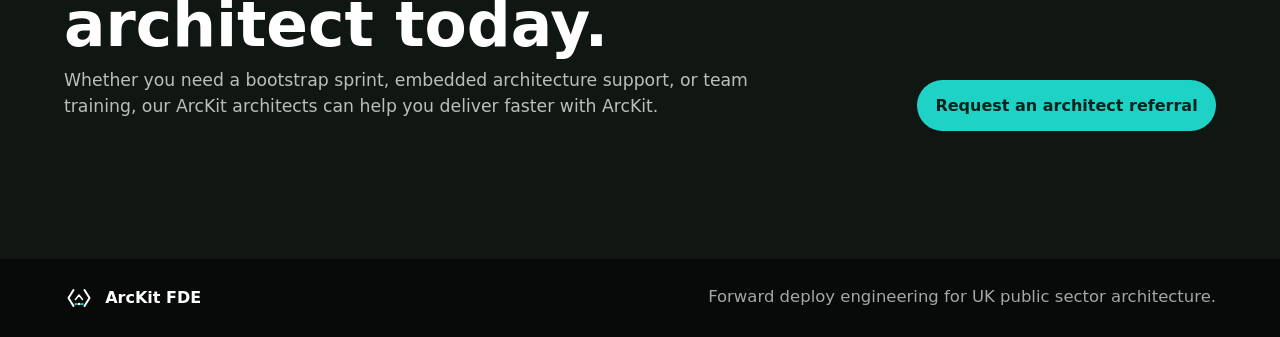
==== commit e5c1dabb: "feat: add Chris McKelt to ArcKit architects directory Add Chris McKelt (Smart Tech Ventures, Perth W" ====
--- a/architects.html
+++ b/architects.html
@@ -31,6 +31,17 @@
         "sameAs": ["https://www.linkedin.com/in/markcraddock/"]
       }
     </script>
+    <script type="application/ld+json">
+      {
+        "@context": "https://schema.org",
+        "@type": "Person",
+        "name": "Chris McKelt",
+        "description": "Enterprise architect and forward deployed engineer, ArcKit practitioner based in Perth, Western Australia",
+        "jobTitle": "Enterprise Architect & Forward Deployed Engineer",
+        "worksFor": { "@type": "Organization", "name": "Smart Tech Ventures" },
+        "sameAs": ["https://www.linkedin.com/in/chrismckelt/", "https://github.com/chrismckelt"]
+      }
+    </script>
   </head>
   <body class="subpage">
     <a class="skip-link" href="#main">Skip to content</a>
@@ -120,6 +131,42 @@
             <a href="https://www.linkedin.com/in/markcraddock/" rel="noopener" class="architect-link">LinkedIn</a>
           </div>
         </article>
+        <article class="architect-card">
+          <div class="architect-header">
+            <div class="architect-avatar" aria-hidden="true">CM</div>
+            <div class="architect-identity">
+              <h3>Chris McKelt</h3>
+              <p class="architect-title">Enterprise Architect &amp; Forward Deployed Engineer</p>
+              <p class="architect-company">Smart Tech Ventures</p>
+            </div>
+          </div>
+          <div class="architect-details">
+            <p class="architect-location">
+              <span class="architect-label">Location</span>
+              Perth, Western Australia, Australia
+            </p>
+            <p class="architect-specializations">
+              <span class="architect-label">Specializations</span>
+              Enterprise Architecture, Solution Architecture, Cloud &amp; Data, Governed Enterprise AI, ArcKit Training
+            </p>
+            <ul class="architect-services">
+              <li>Architecture Governance</li>
+              <li>AI-Assisted Delivery</li>
+              <li>Enterprise AI Governance</li>
+              <li>ArcKit Training &amp; Enablement</li>
+              <li>Embedded Architecture</li>
+            </ul>
+          </div>
+          <div class="architect-bio">
+            <p>
+              Chris is a senior enterprise architect and forward deployed engineer with 25+ years across enterprise architecture, solution delivery, technology leadership, data, cloud, and governed enterprise AI. Based in Perth after around a decade in the UK, Chris has applied ArcKit across two client engagements in different sectors, with a third starting at a university. Chris actively champions ArcKit in the Perth AI community and contributes supporting tooling back to the project, including Confluence and Azure DevOps Wiki exporters, a Jira backlog exporter, and an ArcKit dev-container template.
+            </p>
+          </div>
+          <div class="architect-actions">
+            <a class="button primary" href="https://www.linkedin.com/in/chrismckelt/" rel="noopener">Connect on LinkedIn</a>
+            <a href="https://github.com/SmartTechVentures-au" rel="noopener" class="architect-link">GitHub</a>
+          </div>
+        </article>
       </section>
 
       <section class="contributors-section" aria-labelledby="contributors-title">
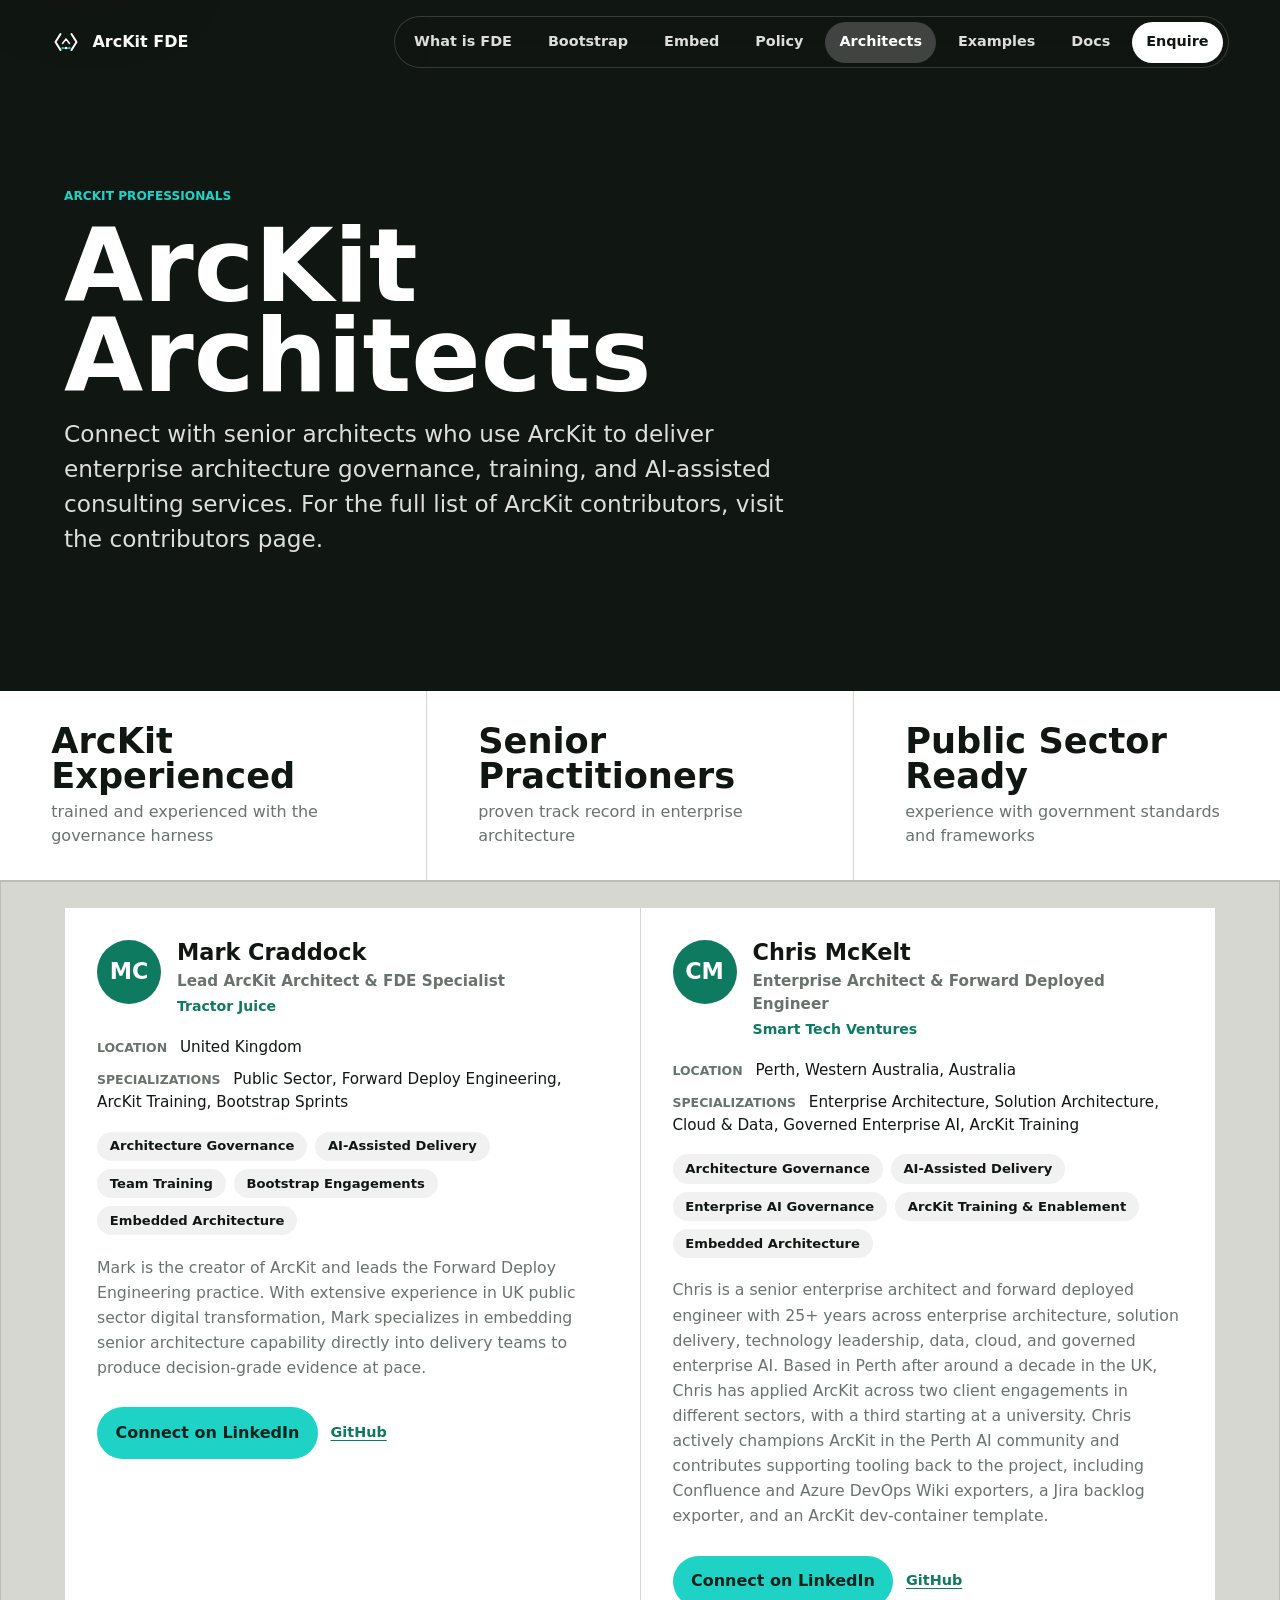
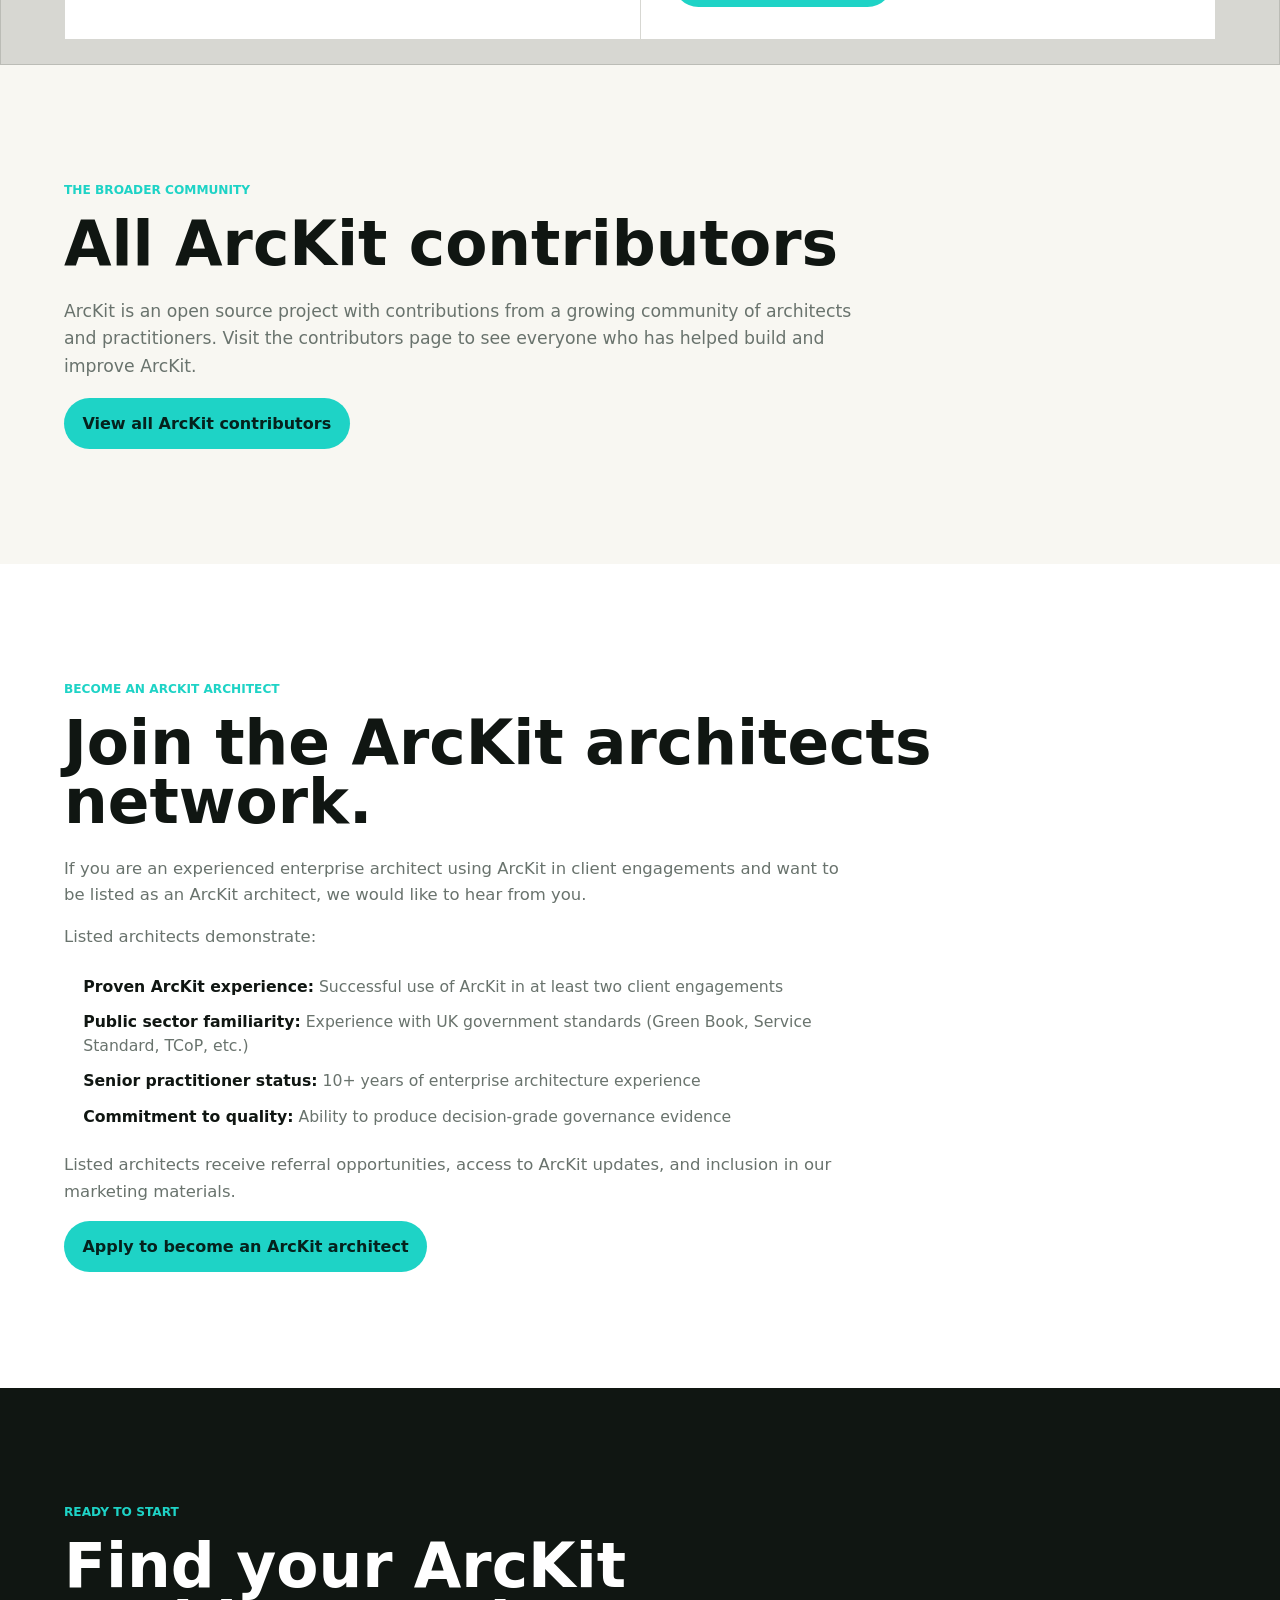
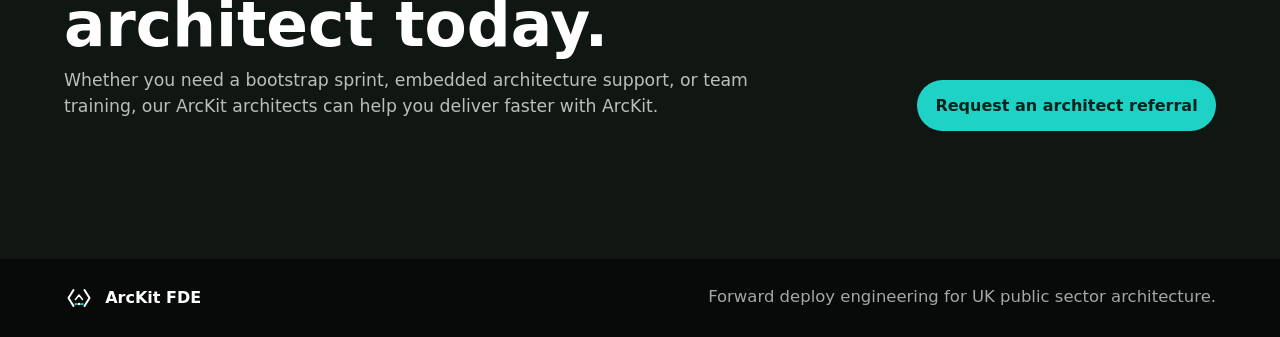
==== commit b38b7c39: "chore: standardise architect cards to LinkedIn + GitHub only Remove per-architect email contact; eve" ====
--- a/architects.html
+++ b/architects.html
@@ -28,7 +28,7 @@
         "name": "Mark Craddock",
         "description": "Lead ArcKit architect and FDE specialist for UK public sector",
         "url": "https://tractorjuice.github.io/arckit-fde/",
-        "sameAs": ["https://www.linkedin.com/in/markcraddock/"]
+        "sameAs": ["https://www.linkedin.com/in/markcraddock/", "https://github.com/tractorjuice"]
       }
     </script>
     <script type="application/ld+json">
@@ -127,8 +127,8 @@
             </p>
           </div>
           <div class="architect-actions">
-            <a class="button primary" href="mailto:mark@firstliot.uk?subject=ArcKit%20Architecture%20Enquiry">Contact Mark</a>
-            <a href="https://www.linkedin.com/in/markcraddock/" rel="noopener" class="architect-link">LinkedIn</a>
+            <a class="button primary" href="https://www.linkedin.com/in/markcraddock/" rel="noopener">Connect on LinkedIn</a>
+            <a href="https://github.com/tractorjuice" rel="noopener" class="architect-link">GitHub</a>
           </div>
         </article>
         <article class="architect-card">
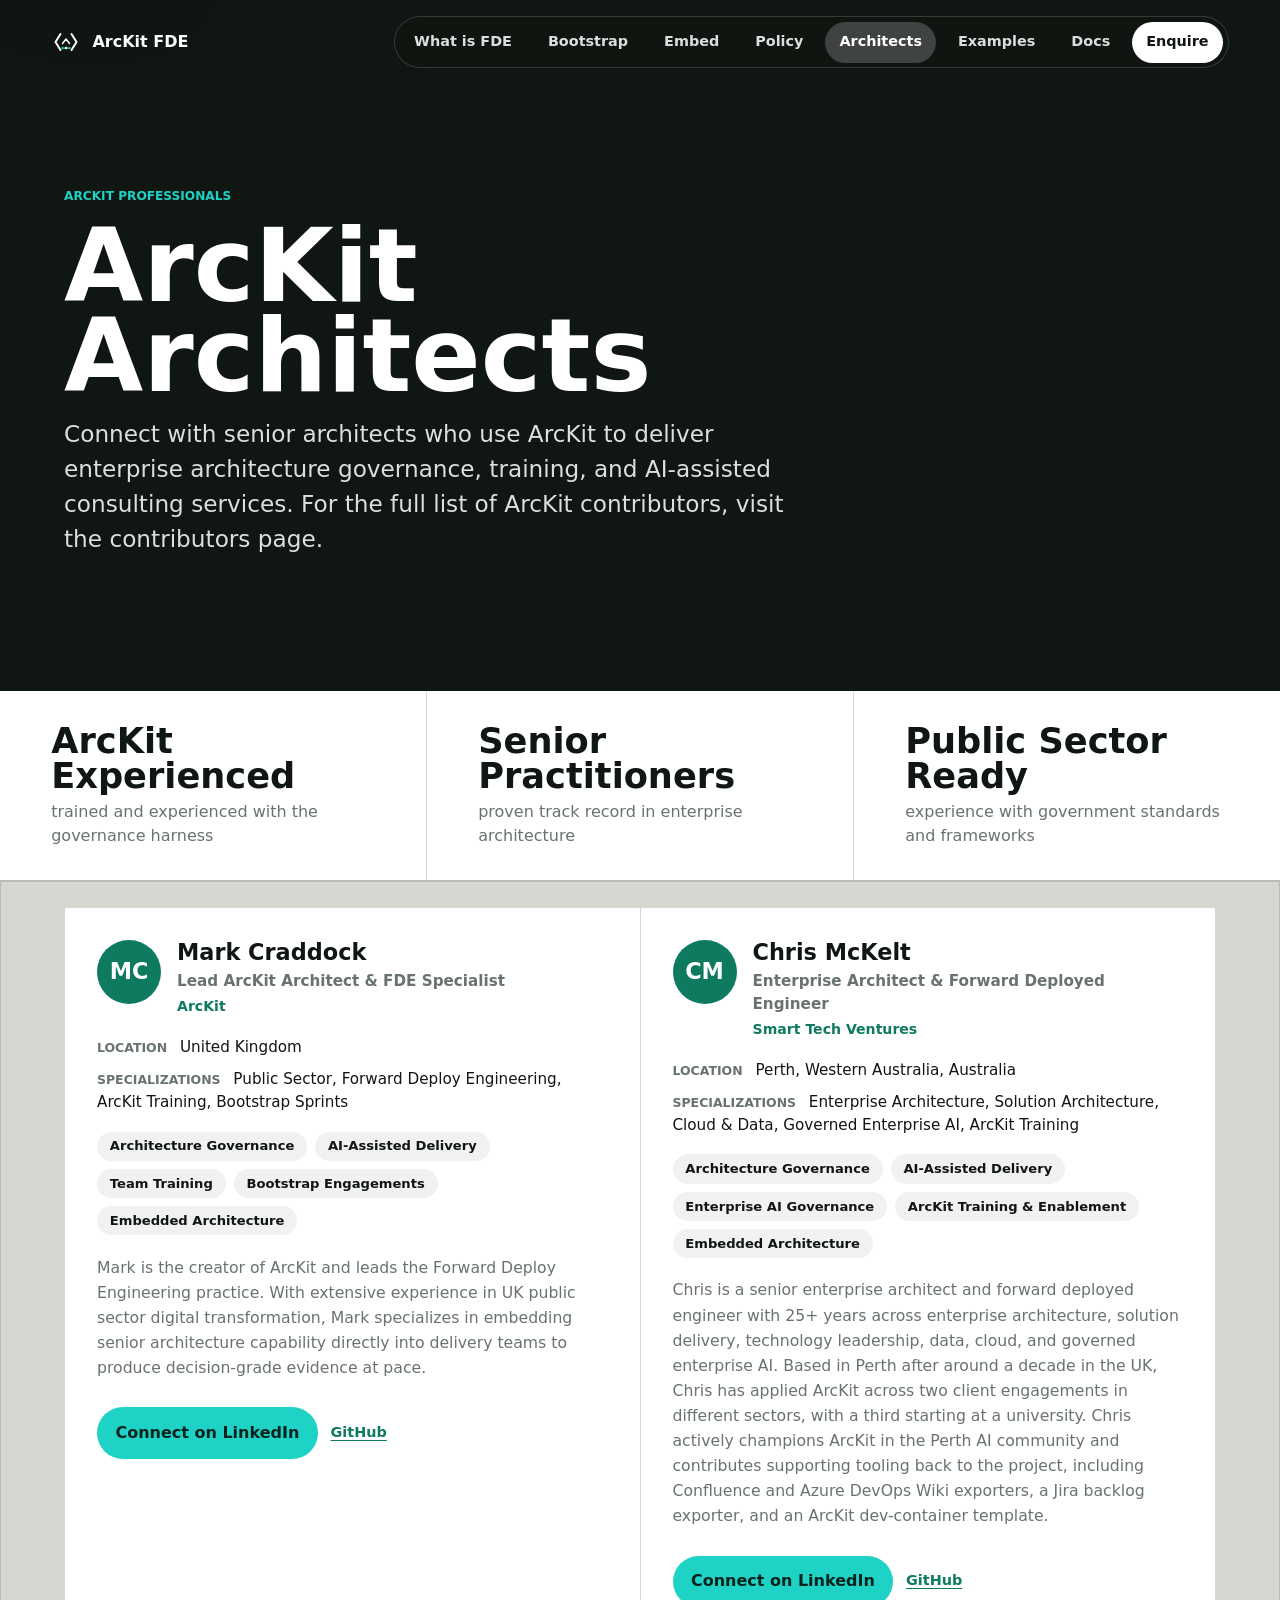
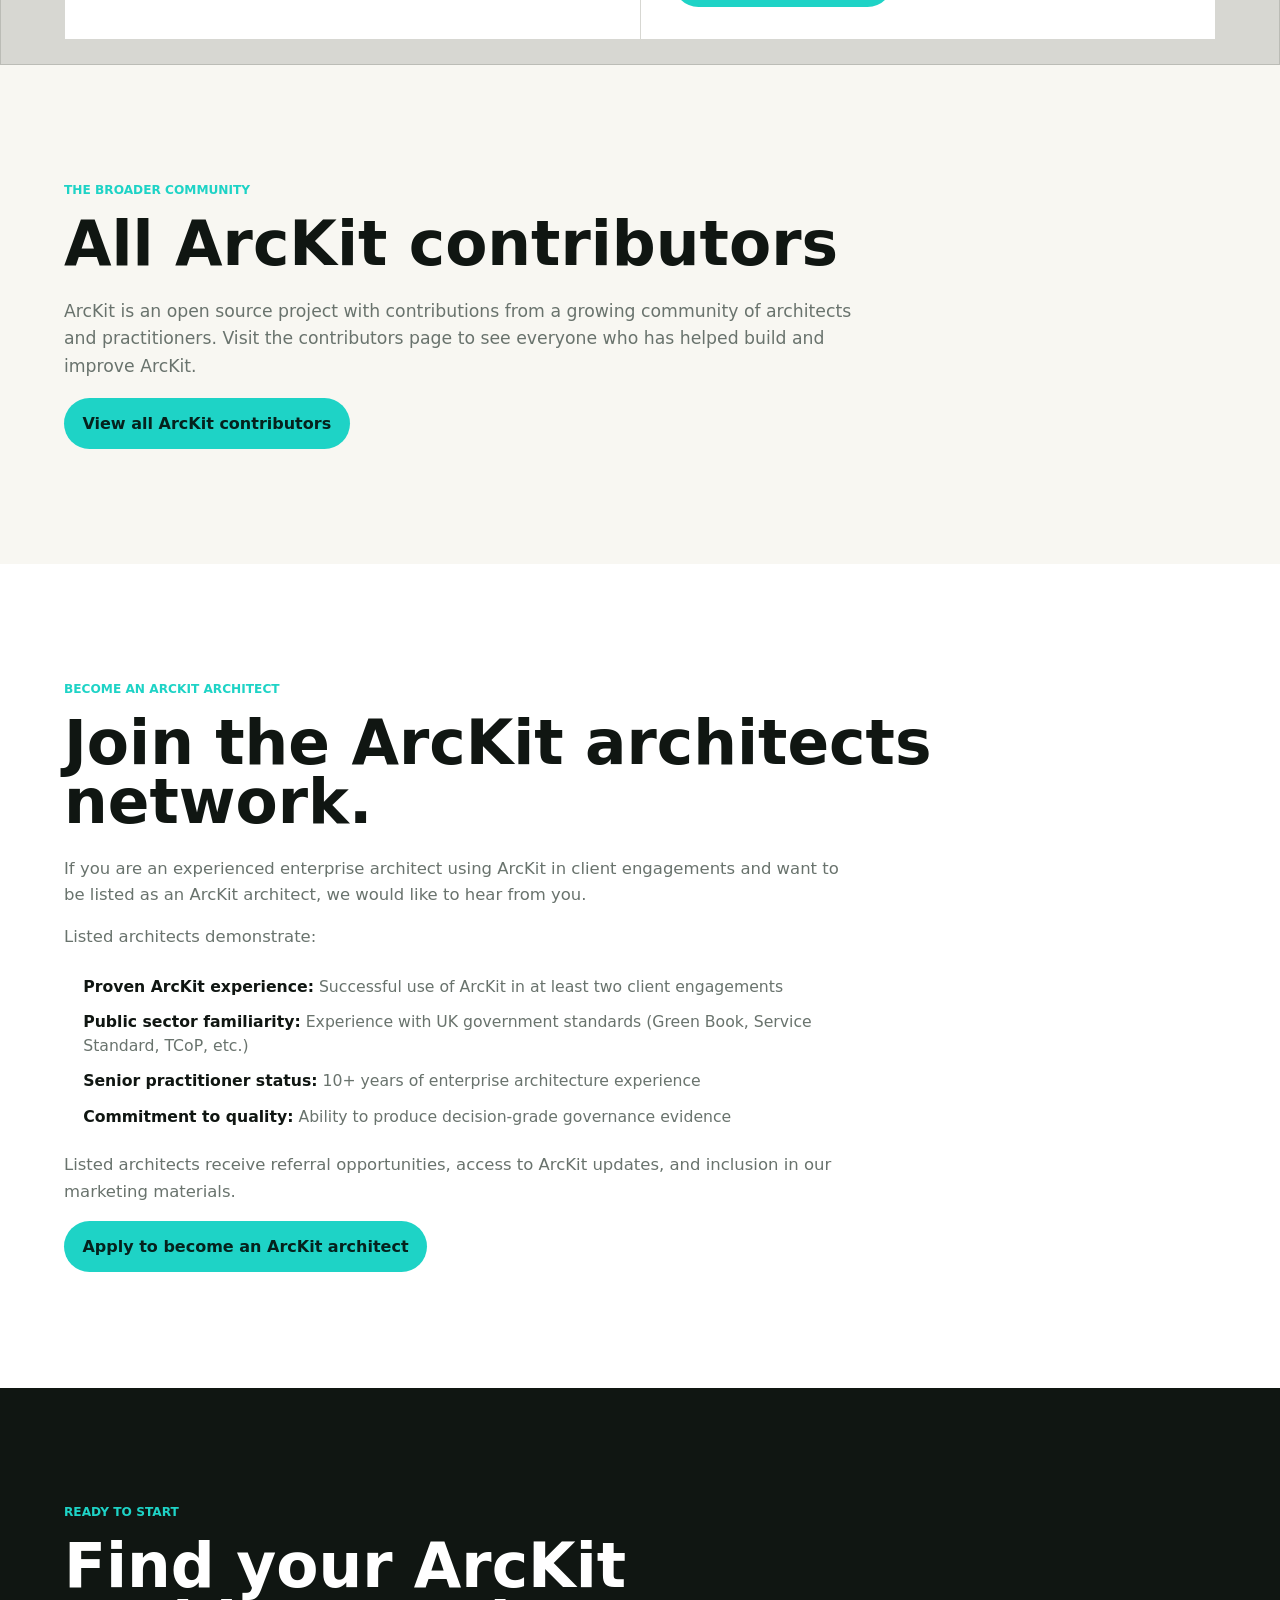
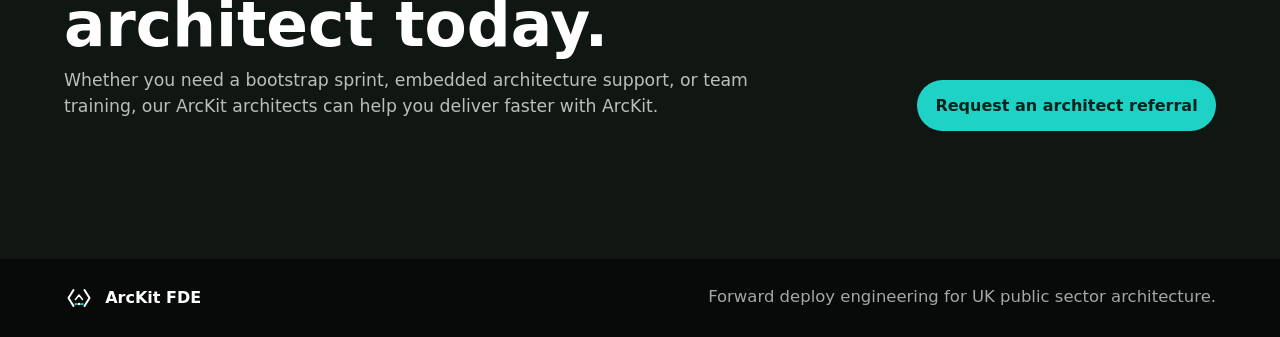
==== commit bac050c5: "chore: set Mark's affiliation to ArcKit Update Mark Craddock's company label from 'Tractor Juice' to" ====
--- a/architects.html
+++ b/architects.html
@@ -28,6 +28,7 @@
         "name": "Mark Craddock",
         "description": "Lead ArcKit architect and FDE specialist for UK public sector",
         "url": "https://tractorjuice.github.io/arckit-fde/",
+        "worksFor": { "@type": "Organization", "name": "ArcKit" },
         "sameAs": ["https://www.linkedin.com/in/markcraddock/", "https://github.com/tractorjuice"]
       }
     </script>
@@ -101,7 +102,7 @@
             <div class="architect-identity">
               <h3>Mark Craddock</h3>
               <p class="architect-title">Lead ArcKit Architect &amp; FDE Specialist</p>
-              <p class="architect-company">Tractor Juice</p>
+              <p class="architect-company">ArcKit</p>
             </div>
           </div>
           <div class="architect-details">
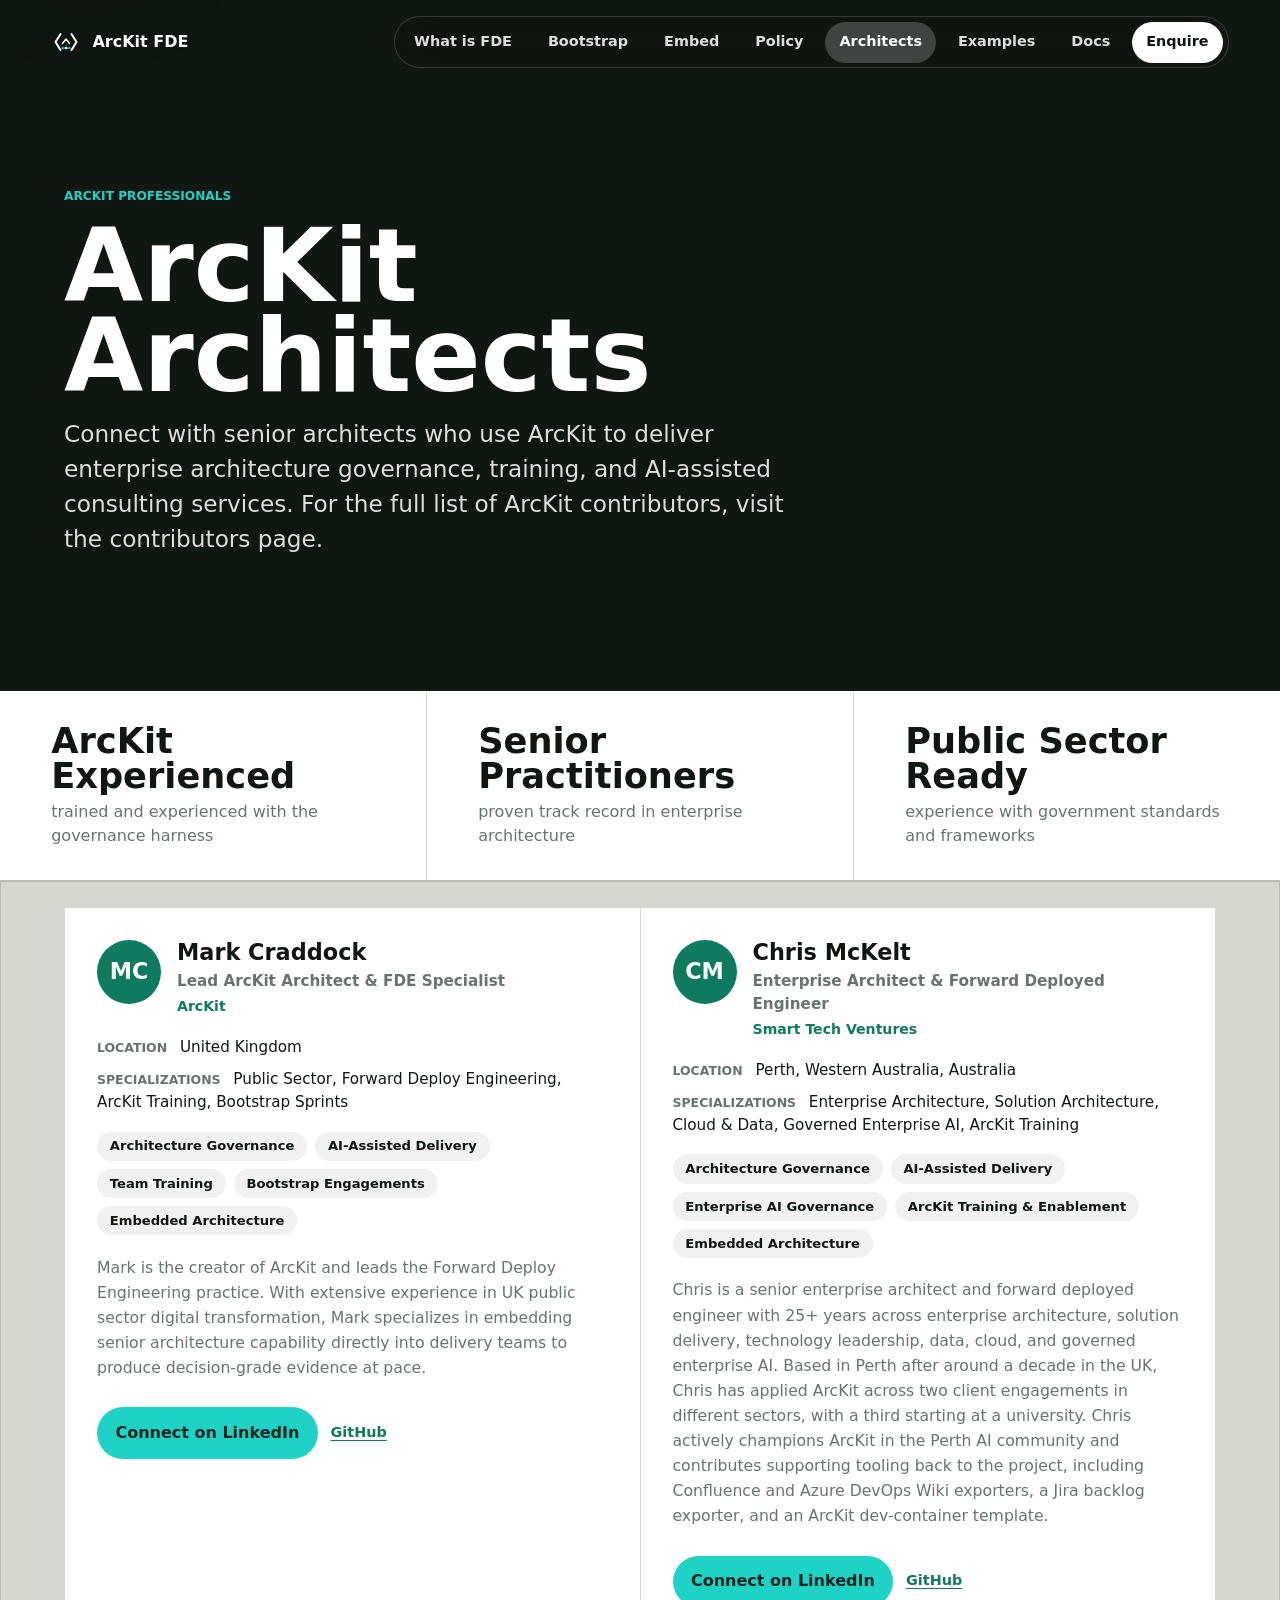
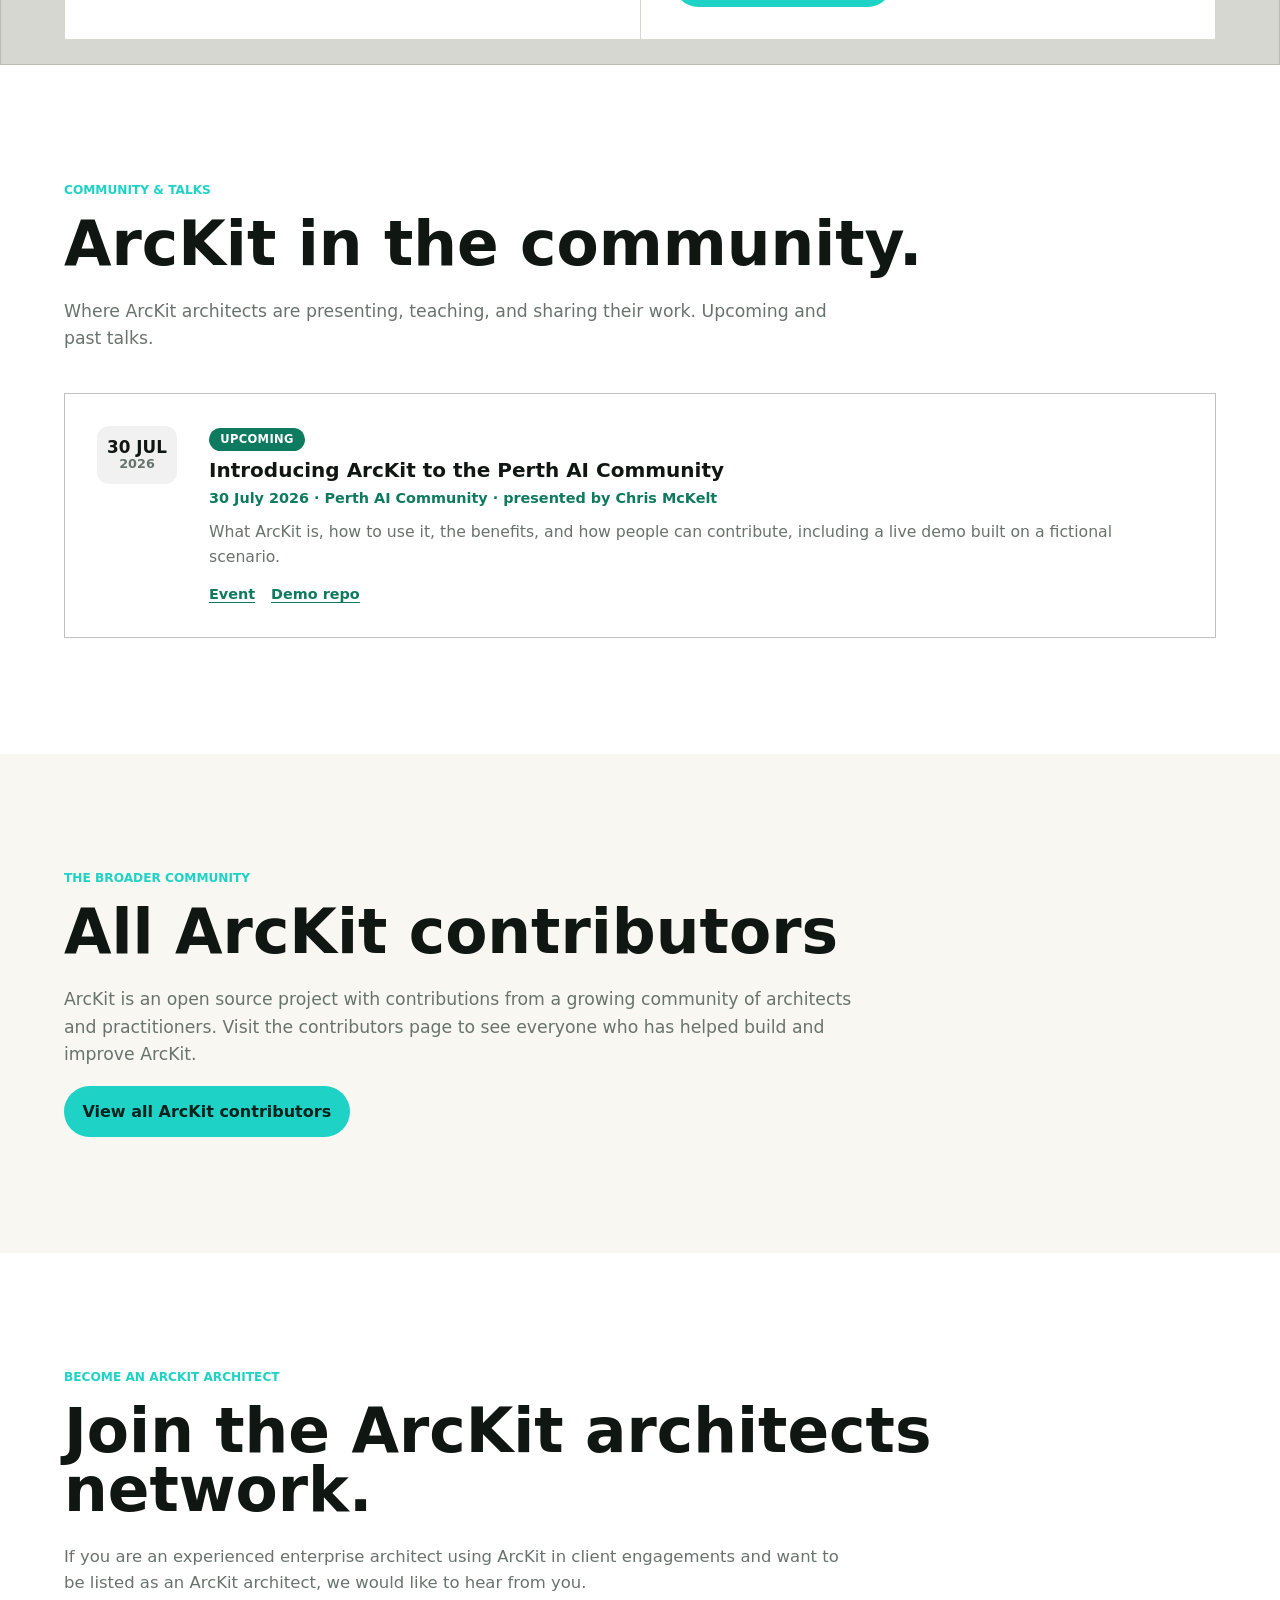
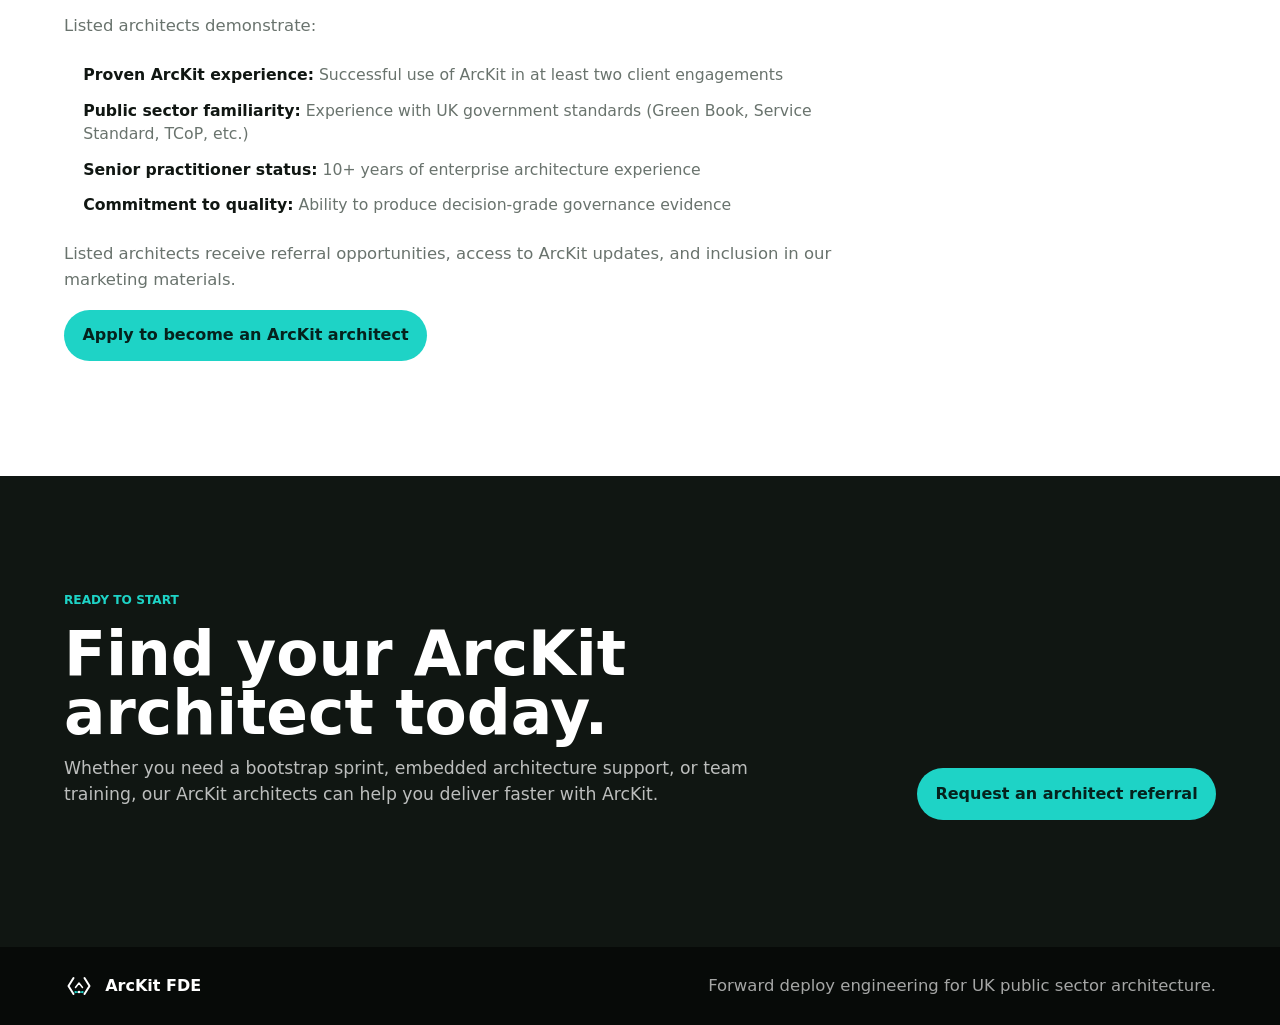
==== commit 86068a1c: "feat: add Community & Talks section to architects page Add an evergreen 'Community & Talks' section " ====
--- a/architects.html
+++ b/architects.html
@@ -170,6 +170,36 @@
         </article>
       </section>
 
+      <section class="talks-section" id="talks" aria-labelledby="talks-title">
+        <div>
+          <div class="section-kicker">Community &amp; Talks</div>
+          <h2 id="talks-title">ArcKit in the community.</h2>
+        </div>
+        <p class="talks-intro">
+          Where ArcKit architects are presenting, teaching, and sharing their work. Upcoming and past talks.
+        </p>
+        <ul class="talks-list">
+          <li class="talk-card">
+            <div class="talk-date" aria-hidden="true">
+              <span class="talk-day">30 Jul</span>
+              <span class="talk-year">2026</span>
+            </div>
+            <div class="talk-body">
+              <span class="talk-tag talk-tag--upcoming">Upcoming</span>
+              <h3 class="talk-title">Introducing ArcKit to the Perth AI Community</h3>
+              <p class="talk-meta">30 July 2026 &middot; Perth AI Community &middot; presented by Chris McKelt</p>
+              <p class="talk-desc">
+                What ArcKit is, how to use it, the benefits, and how people can contribute, including a live demo built on a fictional scenario.
+              </p>
+              <div class="talk-links">
+                <a href="https://www.linkedin.com/feed/update/urn:li:activity:7485257689468661760/" rel="noopener" class="architect-link">Event</a>
+                <a href="https://github.com/SmartTechVentures-au/arckit-demo" rel="noopener" class="architect-link">Demo repo</a>
+              </div>
+            </div>
+          </li>
+        </ul>
+      </section>
+
       <section class="contributors-section" aria-labelledby="contributors-title">
         <div>
           <div class="section-kicker">The broader community</div>
--- a/styles.css
+++ b/styles.css
@@ -1348,3 +1348,123 @@
   }
 }
 
+/* Community & Talks Section */
+.talks-section {
+  padding: clamp(4.5rem, 9vw, 8rem) clamp(1rem, 5vw, 4rem);
+  background: var(--white);
+}
+
+.talks-intro {
+  max-width: 800px;
+  margin-top: 1.5rem;
+  color: var(--muted);
+  font-size: 1.08rem;
+  line-height: 1.6;
+}
+
+.talks-list {
+  list-style: none;
+  margin: 2.5rem 0 0 0;
+  padding: 0;
+  display: flex;
+  flex-direction: column;
+  gap: 1px;
+  background: var(--line);
+  border: 1px solid var(--line);
+}
+
+.talk-card {
+  background: var(--white);
+  display: flex;
+  gap: clamp(1rem, 3vw, 2rem);
+  padding: clamp(1.4rem, 3vw, 2rem);
+  align-items: flex-start;
+}
+
+.talk-date {
+  flex-shrink: 0;
+  display: flex;
+  flex-direction: column;
+  align-items: center;
+  justify-content: center;
+  width: 5rem;
+  padding: 0.75rem 0;
+  border-radius: 12px;
+  background: rgba(16, 22, 18, 0.06);
+  line-height: 1.15;
+}
+
+.talk-day {
+  font-size: 1.05rem;
+  font-weight: 820;
+  color: var(--ink);
+  text-transform: uppercase;
+}
+
+.talk-year {
+  font-size: 0.8rem;
+  font-weight: 680;
+  color: var(--muted);
+}
+
+.talk-body {
+  flex: 1;
+  min-width: 0;
+}
+
+.talk-tag {
+  display: inline-block;
+  margin-bottom: 0.5rem;
+  padding: 0.2rem 0.7rem;
+  border-radius: 999px;
+  font-size: 0.72rem;
+  font-weight: 820;
+  text-transform: uppercase;
+  letter-spacing: 0.03em;
+}
+
+.talk-tag--upcoming {
+  background: var(--green);
+  color: var(--white);
+}
+
+.talk-title {
+  margin: 0 0 0.35rem 0;
+  font-size: 1.25rem;
+  color: var(--ink);
+}
+
+.talk-meta {
+  margin: 0 0 0.6rem 0;
+  color: var(--green);
+  font-size: 0.9rem;
+  font-weight: 720;
+}
+
+.talk-desc {
+  margin: 0 0 0.9rem 0;
+  color: var(--muted);
+  font-size: 0.98rem;
+  line-height: 1.6;
+}
+
+.talk-links {
+  display: flex;
+  gap: 1rem;
+  flex-wrap: wrap;
+}
+
+@media (max-width: 760px) {
+  .talk-card {
+    flex-direction: column;
+  }
+
+  .talk-date {
+    width: auto;
+    align-self: flex-start;
+    flex-direction: row;
+    gap: 0.4rem;
+    padding: 0.5rem 1rem;
+  }
+}
+
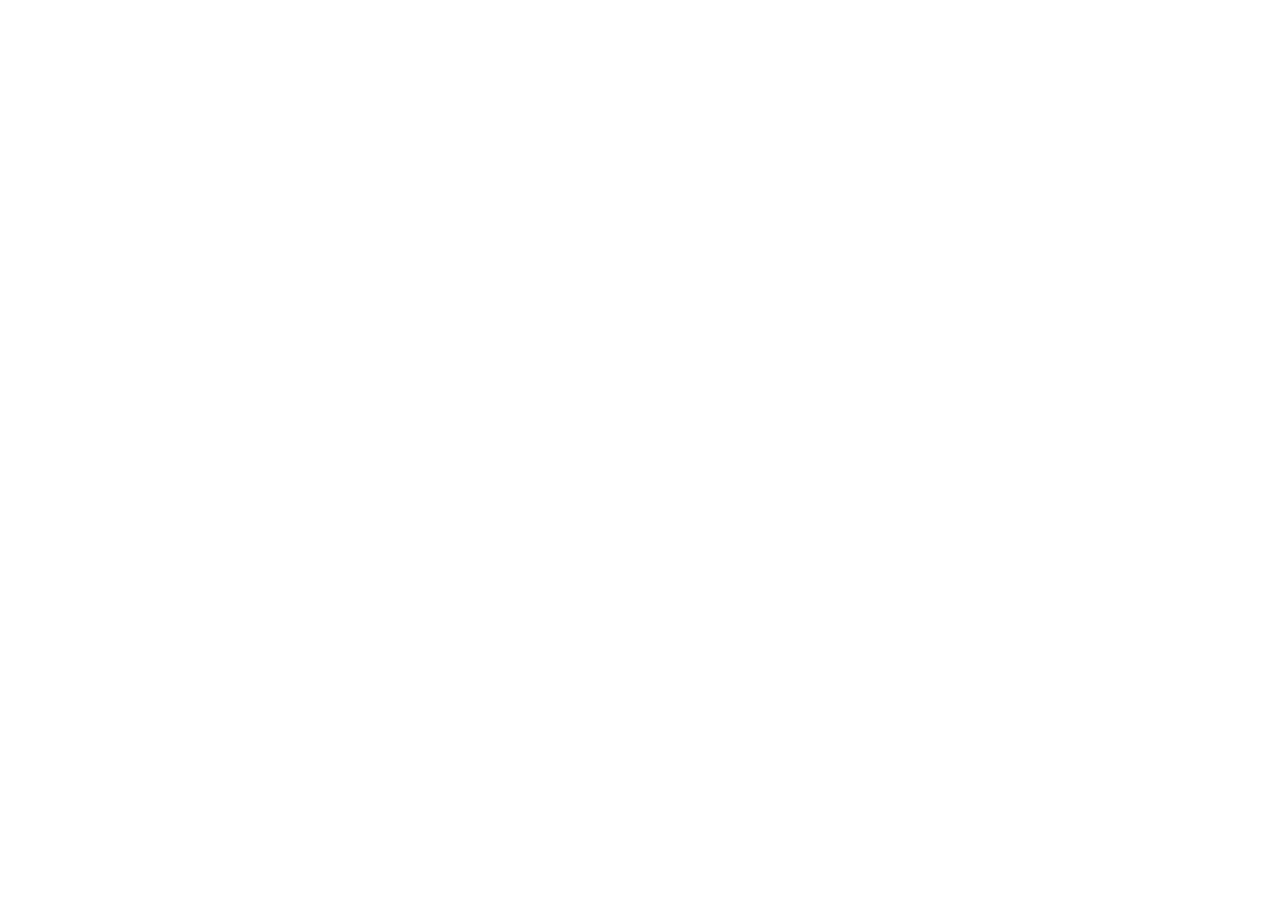
==== commit 3a24ba1c: "Forward every page to arckit.org/fde/ The pages moved to arckit.org in tractorjuice/arc-kit#991 and " ====
--- a/architects.html
+++ b/architects.html
@@ -1,259 +1,20 @@
 <!doctype html>
+<!-- ArcKit FDE moved to arckit.org/fde/ on 19 October 2026. Its source is docs/fde/ in tractorjuice/arc-kit; this page only forwards old links. -->
 <html lang="en">
   <head>
     <meta charset="utf-8">
     <meta name="viewport" content="width=device-width, initial-scale=1">
     <title>ArcKit Architects | Find ArcKit Consultants</title>
-    <meta
-      name="description"
-      content="Find ArcKit architects and consultants who provide training, architecture governance, and AI-assisted delivery services using ArcKit."
-    >
-    <meta name="theme-color" content="#101612">
-    <link rel="canonical" href="https://tractorjuice.github.io/arckit-fde/architects.html">
-    <meta property="og:title" content="ArcKit Architects | ArcKit Consultants">
-    <meta
-      property="og:description"
-      content="Find and connect with ArcKit architects providing training, consulting, and architecture governance services."
-    >
-    <meta property="og:type" content="website">
-    <meta property="og:url" content="https://tractorjuice.github.io/arckit-fde/architects.html">
-    <meta property="og:image" content="https://tractorjuice.github.io/arckit-fde/assets/hero-governance-pack.png">
+    <link rel="canonical" href="https://arckit.org/fde/architects.html">
+    <meta http-equiv="refresh" content="0; url=https://arckit.org/fde/architects.html">
+    <meta property="og:title" content="ArcKit Architects | Find ArcKit Consultants">
+    <meta property="og:description" content="Find and connect with ArcKit architects providing training, consulting, and architecture governance services.">
+    <meta property="og:url" content="https://arckit.org/fde/architects.html">
+    <meta property="og:image" content="https://arckit.org/fde/assets/hero-governance-pack.jpg">
     <meta name="twitter:card" content="summary_large_image">
-    <link rel="icon" href="assets/arckit-mark.svg" type="image/svg+xml">
-    <link rel="stylesheet" href="styles.css">
-    <script type="application/ld+json">
-      {
-        "@context": "https://schema.org",
-        "@type": "Person",
-        "name": "Mark Craddock",
-        "description": "Lead ArcKit architect and FDE specialist for UK public sector",
-        "url": "https://tractorjuice.github.io/arckit-fde/",
-        "worksFor": { "@type": "Organization", "name": "ArcKit" },
-        "sameAs": ["https://www.linkedin.com/in/markcraddock/", "https://github.com/tractorjuice"]
-      }
-    </script>
-    <script type="application/ld+json">
-      {
-        "@context": "https://schema.org",
-        "@type": "Person",
-        "name": "Chris McKelt",
-        "description": "Enterprise architect and forward deployed engineer, ArcKit practitioner based in Perth, Western Australia",
-        "jobTitle": "Enterprise Architect & Forward Deployed Engineer",
-        "worksFor": { "@type": "Organization", "name": "Smart Tech Ventures" },
-        "sameAs": ["https://www.linkedin.com/in/chrismckelt/", "https://github.com/chrismckelt"]
-      }
-    </script>
+    <script>location.replace("https://arckit.org/fde/architects.html" + location.search + location.hash);</script>
   </head>
-  <body class="subpage">
-    <a class="skip-link" href="#main">Skip to content</a>
-
-    <header class="site-header" aria-label="Primary navigation">
-      <a class="brand" href="index.html" aria-label="ArcKit FDE home">
-        <img src="assets/arckit-mark.svg" width="44" height="20" alt="">
-        <span>ArcKit FDE</span>
-      </a>
-      <button class="nav-toggle" type="button" aria-expanded="false" aria-controls="primary-nav" aria-label="Open menu" onclick="var n=document.getElementById('primary-nav');var o=n.classList.toggle('nav--open');this.setAttribute('aria-expanded',o);this.setAttribute('aria-label',o?'Close menu':'Open menu')">
-        <span class="nav-toggle__bar" aria-hidden="true"></span>
-        <span class="nav-toggle__bar" aria-hidden="true"></span>
-        <span class="nav-toggle__bar" aria-hidden="true"></span>
-      </button>
-      <nav id="primary-nav" onclick="if(event.target.tagName==='A'){this.classList.remove('nav--open');var b=document.querySelector('.nav-toggle');if(b){b.setAttribute('aria-expanded','false');b.setAttribute('aria-label','Open menu')}}">
-        <a href="index.html#what">What is FDE</a>
-        <a href="index.html#offer">Bootstrap</a>
-        <a href="index.html#embed">Embed</a>
-        <a href="index.html#policy">Policy</a>
-        <a href="#top" class="active">Architects</a>
-        <a href="index.html#examples">Examples</a>
-        <a href="index.html#docs">Docs</a>
-        <a class="nav-cta" href="mailto:mark@firstliot.uk?subject=ArcKit%20FDE%20enquiry">Enquire</a>
-      </nav>
-    </header>
-
-    <main id="main">
-      <section class="architects-hero" id="top" aria-labelledby="hero-title">
-        <div class="architects-hero-content">
-          <p class="eyebrow">ArcKit Professionals</p>
-          <h1 id="hero-title">ArcKit Architects</h1>
-          <p class="hero-copy">
-            Connect with senior architects who use ArcKit to deliver enterprise architecture governance, training, and AI-assisted consulting services. For the full list of ArcKit contributors, visit the contributors page.
-          </p>
-        </div>
-      </section>
-
-      <section class="signal-band" aria-label="Architect capabilities">
-        <div>
-          <strong>ArcKit Experienced</strong>
-          <span>trained and experienced with the governance harness</span>
-        </div>
-        <div>
-          <strong>Senior Practitioners</strong>
-          <span>proven track record in enterprise architecture</span>
-        </div>
-        <div>
-          <strong>Public Sector Ready</strong>
-          <span>experience with government standards and frameworks</span>
-        </div>
-      </section>
-
-      <section class="architects-grid">
-        <article class="architect-card">
-          <div class="architect-header">
-            <div class="architect-avatar" aria-hidden="true">MC</div>
-            <div class="architect-identity">
-              <h3>Mark Craddock</h3>
-              <p class="architect-title">Lead ArcKit Architect &amp; FDE Specialist</p>
-              <p class="architect-company">ArcKit</p>
-            </div>
-          </div>
-          <div class="architect-details">
-            <p class="architect-location">
-              <span class="architect-label">Location</span>
-              United Kingdom
-            </p>
-            <p class="architect-specializations">
-              <span class="architect-label">Specializations</span>
-              Public Sector, Forward Deploy Engineering, ArcKit Training, Bootstrap Sprints
-            </p>
-            <ul class="architect-services">
-              <li>Architecture Governance</li>
-              <li>AI-Assisted Delivery</li>
-              <li>Team Training</li>
-              <li>Bootstrap Engagements</li>
-              <li>Embedded Architecture</li>
-            </ul>
-          </div>
-          <div class="architect-bio">
-            <p>
-              Mark is the creator of ArcKit and leads the Forward Deploy Engineering practice. With extensive experience in UK public sector digital transformation, Mark specializes in embedding senior architecture capability directly into delivery teams to produce decision-grade evidence at pace.
-            </p>
-          </div>
-          <div class="architect-actions">
-            <a class="button primary" href="https://www.linkedin.com/in/markcraddock/" rel="noopener">Connect on LinkedIn</a>
-            <a href="https://github.com/tractorjuice" rel="noopener" class="architect-link">GitHub</a>
-          </div>
-        </article>
-        <article class="architect-card">
-          <div class="architect-header">
-            <div class="architect-avatar" aria-hidden="true">CM</div>
-            <div class="architect-identity">
-              <h3>Chris McKelt</h3>
-              <p class="architect-title">Enterprise Architect &amp; Forward Deployed Engineer</p>
-              <p class="architect-company">Smart Tech Ventures</p>
-            </div>
-          </div>
-          <div class="architect-details">
-            <p class="architect-location">
-              <span class="architect-label">Location</span>
-              Perth, Western Australia, Australia
-            </p>
-            <p class="architect-specializations">
-              <span class="architect-label">Specializations</span>
-              Enterprise Architecture, Solution Architecture, Cloud &amp; Data, Governed Enterprise AI, ArcKit Training
-            </p>
-            <ul class="architect-services">
-              <li>Architecture Governance</li>
-              <li>AI-Assisted Delivery</li>
-              <li>Enterprise AI Governance</li>
-              <li>ArcKit Training &amp; Enablement</li>
-              <li>Embedded Architecture</li>
-            </ul>
-          </div>
-          <div class="architect-bio">
-            <p>
-              Chris is a senior enterprise architect and forward deployed engineer with 25+ years across enterprise architecture, solution delivery, technology leadership, data, cloud, and governed enterprise AI. Based in Perth after around a decade in the UK, Chris has applied ArcKit across two client engagements in different sectors, with a third starting at a university. Chris actively champions ArcKit in the Perth AI community and contributes supporting tooling back to the project, including Confluence and Azure DevOps Wiki exporters, a Jira backlog exporter, and an ArcKit dev-container template.
-            </p>
-          </div>
-          <div class="architect-actions">
-            <a class="button primary" href="https://www.linkedin.com/in/chrismckelt/" rel="noopener">Connect on LinkedIn</a>
-            <a href="https://github.com/SmartTechVentures-au" rel="noopener" class="architect-link">GitHub</a>
-          </div>
-        </article>
-      </section>
-
-      <section class="talks-section" id="talks" aria-labelledby="talks-title">
-        <div>
-          <div class="section-kicker">Community &amp; Talks</div>
-          <h2 id="talks-title">ArcKit in the community.</h2>
-        </div>
-        <p class="talks-intro">
-          Where ArcKit architects are presenting, teaching, and sharing their work. Upcoming and past talks.
-        </p>
-        <ul class="talks-list">
-          <li class="talk-card">
-            <div class="talk-date" aria-hidden="true">
-              <span class="talk-day">30 Jul</span>
-              <span class="talk-year">2026</span>
-            </div>
-            <div class="talk-body">
-              <span class="talk-tag talk-tag--upcoming">Upcoming</span>
-              <h3 class="talk-title">Introducing ArcKit to the Perth AI Community</h3>
-              <p class="talk-meta">30 July 2026 &middot; Perth AI Community &middot; presented by Chris McKelt</p>
-              <p class="talk-desc">
-                What ArcKit is, how to use it, the benefits, and how people can contribute, including a live demo built on a fictional scenario.
-              </p>
-              <div class="talk-links">
-                <a href="https://www.linkedin.com/feed/update/urn:li:activity:7485257689468661760/" rel="noopener" class="architect-link">Event</a>
-                <a href="https://github.com/SmartTechVentures-au/arckit-demo" rel="noopener" class="architect-link">Demo repo</a>
-              </div>
-            </div>
-          </li>
-        </ul>
-      </section>
-
-      <section class="contributors-section" aria-labelledby="contributors-title">
-        <div>
-          <div class="section-kicker">The broader community</div>
-          <h2 id="contributors-title">All ArcKit contributors</h2>
-        </div>
-        <p class="contributors-intro">
-          ArcKit is an open source project with contributions from a growing community of architects and practitioners. Visit the contributors page to see everyone who has helped build and improve ArcKit.
-        </p>
-        <a class="button primary" href="https://arckit.org/contributors.html" rel="noopener">View all ArcKit contributors</a>
-      </section>
-
-      <section class="architects-section join-section" aria-labelledby="join-title">
-        <div>
-          <div class="section-kicker">Become an ArcKit Architect</div>
-          <h2 id="join-title">Join the ArcKit architects network.</h2>
-        </div>
-        <div class="join-content">
-          <p>
-            If you are an experienced enterprise architect using ArcKit in client engagements and want to be listed as an ArcKit architect, we would like to hear from you.
-          </p>
-          <p>
-            Listed architects demonstrate:
-          </p>
-          <ul class="join-requirements">
-            <li><strong>Proven ArcKit experience:</strong> Successful use of ArcKit in at least two client engagements</li>
-            <li><strong>Public sector familiarity:</strong> Experience with UK government standards (Green Book, Service Standard, TCoP, etc.)</li>
-            <li><strong>Senior practitioner status:</strong> 10+ years of enterprise architecture experience</li>
-            <li><strong>Commitment to quality:</strong> Ability to produce decision-grade governance evidence</li>
-          </ul>
-          <p>
-            Listed architects receive referral opportunities, access to ArcKit updates, and inclusion in our marketing materials.
-          </p>
-          <a class="button primary" href="mailto:mark@firstliot.uk?subject=ArcKit%20Architect%20Enquiry">Apply to become an ArcKit architect</a>
-        </div>
-      </section>
-
-      <section class="cta-section" aria-labelledby="cta-title">
-        <div>
-          <p class="eyebrow">Ready to start</p>
-          <h2 id="cta-title">Find your ArcKit architect today.</h2>
-        </div>
-        <p class="cta-copy">
-          Whether you need a bootstrap sprint, embedded architecture support, or team training, our ArcKit architects can help you deliver faster with ArcKit.
-        </p>
-        <a class="button primary" href="mailto:mark@firstliot.uk?subject=ArcKit%20Architect%20Referral">Request an architect referral</a>
-      </section>
-    </main>
-
-    <footer>
-      <div class="footer-brand">
-        <img src="assets/arckit-mark.svg" width="30" height="30" alt="">
-        <span>ArcKit FDE</span>
-      </div>
-      <p>Forward deploy engineering for UK public sector architecture.</p>
-    </footer>
+  <body>
+    <p>ArcKit Architects has moved to <a href="https://arckit.org/fde/architects.html">arckit.org/fde/architects.html</a>.</p>
   </body>
 </html>
